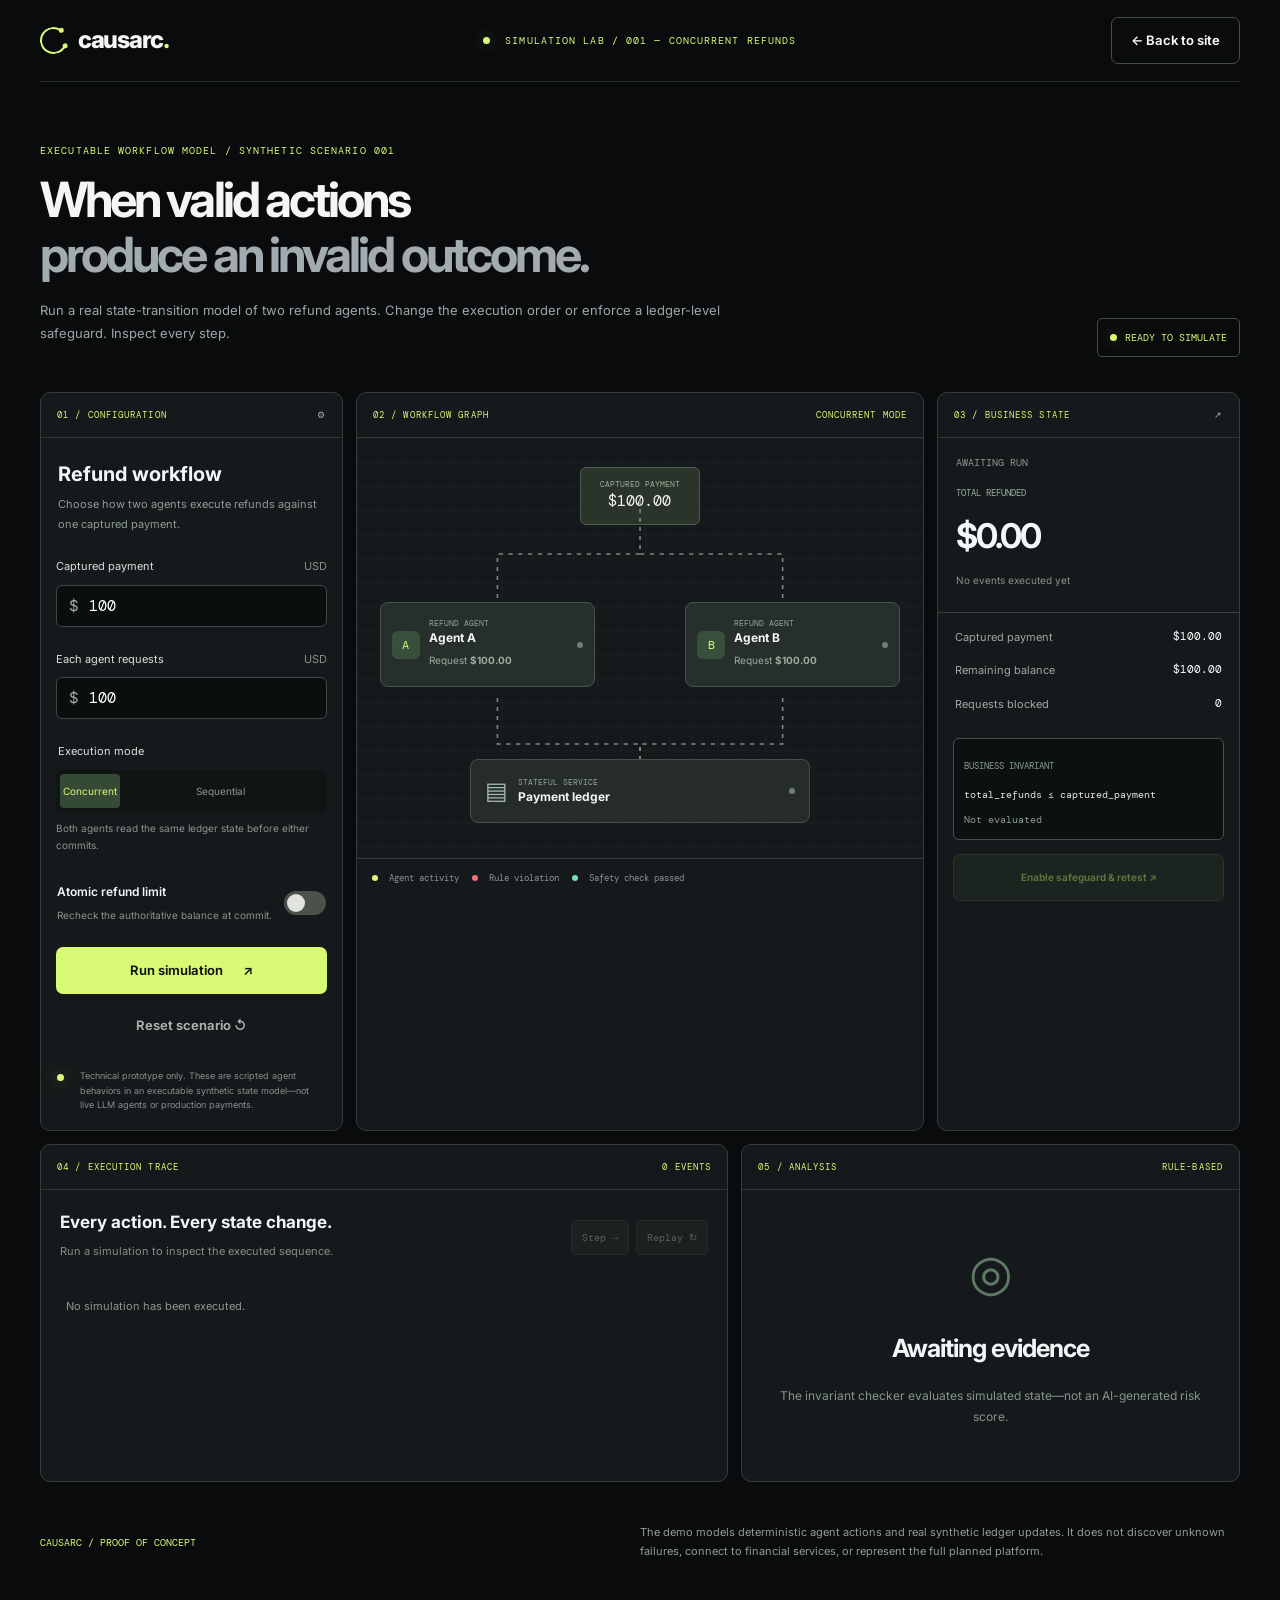
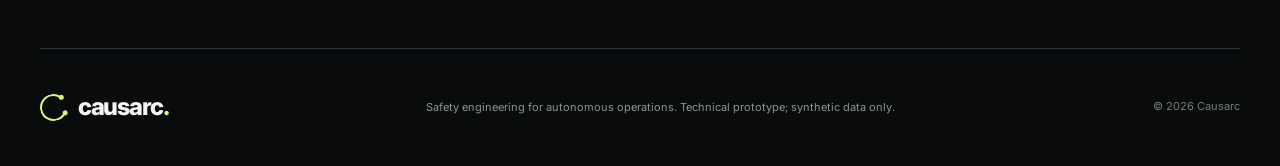
==== demo/index.html @ e21af37d "Build Causarc YC interactive technical prototype" ====
<!doctype html>
<html lang="en">
<head>
  <meta charset="utf-8"/>
  <meta name="viewport" content="width=device-width, initial-scale=1"/>
  <meta name="theme-color" content="#0a0b0d"/>
  <meta name="description" content="Run the Causarc synthetic multi-agent refund failure simulator and verify the transaction-level safeguard."/>
  <title>Simulation Lab — Causarc</title>
  <link rel="icon" href="/assets/favicon.svg" type="image/svg+xml"/>
  <link rel="stylesheet" href="/assets/styles.css"/>
  <script type="module" src="/assets/demo.js" defer></script>
</head>
<body class="demo-page">
  <header class="site-header shell-width"><a class="brand" href="/"><span class="brand-symbol" aria-hidden="true"><span></span></span><span>causarc<span class="brand-period">.</span></span></a><span class="demo-top-label"><span class="status-led"></span> SIMULATION LAB <span class="desktop-only">/ 001 — CONCURRENT REFUNDS</span></span><a href="/" class="button button-outline nav-action">← Back to site</a></header>
  <main class="shell-width demo-main">
    <div class="demo-intro"><div><div class="section-label">EXECUTABLE WORKFLOW MODEL / SYNTHETIC SCENARIO 001</div><h1>When valid actions<br/><span>produce an invalid outcome.</span></h1><p>Run a real state-transition model of two refund agents. Change the execution order or enforce a ledger-level safeguard. Inspect every step.</p></div><div class="demo-status" id="overallStatus" aria-live="polite"><span class="status-led"></span> READY TO SIMULATE</div></div>
    <div class="workspace">
      <aside class="workspace-card controls-panel"><div class="workspace-card-header"><span>01 / CONFIGURATION</span><span class="small-square">⚙</span></div><h2>Refund workflow</h2><p class="panel-subtitle">Choose how two agents execute refunds against one captured payment.</p>
        <div class="control-group"><label for="paymentInput">Captured payment <span>USD</span></label><div class="amount-input"><span>$</span><input id="paymentInput" type="number" value="100" min="1" max="100000" step="1" inputmode="decimal"/></div></div>
        <div class="control-group"><label for="refundInput">Each agent requests <span>USD</span></label><div class="amount-input"><span>$</span><input id="refundInput" type="number" value="100" min="1" max="100000" step="1" inputmode="decimal"/></div></div>
        <fieldset class="control-group"><legend>Execution mode</legend><div class="segmented"><label><input type="radio" name="mode" value="concurrent" checked/><span>Concurrent</span></label><label><input type="radio" name="mode" value="sequential"/><span>Sequential</span></label></div><p class="control-help" id="modeDescription">Both agents read the same ledger state before either commits.</p></fieldset>
        <div class="switch-row"><div><label for="atomicToggle">Atomic refund limit</label><p>Recheck the authoritative balance at commit.</p></div><label class="switch" aria-label="Enable atomic safeguard"><input id="atomicToggle" type="checkbox"/><span class="switch-track"></span></label></div>
        <p class="error-message" id="inputError" role="alert" hidden></p>
        <button id="runButton" class="button button-accent run-button">Run simulation <span>↗</span></button>
        <button id="resetButton" class="button button-ghost">Reset scenario ↺</button>
        <div class="disclosure"><span class="dot-light"></span><span>Technical prototype only. These are scripted agent behaviors in an executable synthetic state model—not live LLM agents or production payments.</span></div>
      </aside>
      <section class="workspace-card canvas-panel" aria-label="Agent workflow graph"><div class="workspace-card-header"><span>02 / WORKFLOW GRAPH</span><span id="graphMode">CONCURRENT MODE</span></div><div class="graph-area"><div class="grid-overlay"></div><div class="graph-payment"><small>CAPTURED PAYMENT</small><strong id="graphPayment">$100.00</strong></div><svg class="demo-wires" viewBox="0 0 520 420" preserveAspectRatio="none" aria-hidden="true"><path d="M260 62 V116 H129 V168"/><path d="M260 116 H391 V168"/><path d="M129 260 V306 H260 V346"/><path d="M391 260 V306 H260 V346"/></svg><div class="graph-agent graph-a" id="nodeA"><span class="graph-avatar">A</span><div><small>REFUND AGENT</small><strong>Agent A</strong><span>Request <b id="requestA">$100</b></span></div><i></i></div><div class="graph-agent graph-b" id="nodeB"><span class="graph-avatar">B</span><div><small>REFUND AGENT</small><strong>Agent B</strong><span>Request <b id="requestB">$100</b></span></div><i></i></div><div class="graph-ledger" id="nodeLedger"><span>▤</span><div><small>STATEFUL SERVICE</small><strong>Payment ledger</strong></div><i></i></div></div><div class="canvas-legend"><span><i class="legend-lime"></i> Agent activity</span><span><i class="legend-red"></i> Rule violation</span><span><i class="legend-green"></i> Safety check passed</span></div></section>
      <aside class="workspace-card state-panel"><div class="workspace-card-header"><span>03 / BUSINESS STATE</span><span class="small-square">↗</span></div><div class="state-status" id="stateBadge">AWAITING RUN</div><div class="big-state"><small>TOTAL REFUNDED</small><strong id="refundedValue">$0.00</strong><span id="refundedSub">No events executed yet</span></div><div class="state-row"><span>Captured payment</span><strong id="capturedValue">$100.00</strong></div><div class="state-row"><span>Remaining balance</span><strong id="remainingValue">$100.00</strong></div><div class="state-row"><span>Requests blocked</span><strong id="blockedValue">0</strong></div><div class="invariant-box"><span>BUSINESS INVARIANT</span><code>total_refunds ≤ captured_payment</code><div id="invariantResult">Not evaluated</div></div><button id="applyFixButton" class="button button-safeguard" disabled>Enable safeguard &amp; retest ↗</button></aside>
    </div>
    <div class="results-grid">
      <section class="workspace-card trace-panel"><div class="workspace-card-header"><span>04 / EXECUTION TRACE</span><span id="eventCounter">0 EVENTS</span></div><div class="trace-toolbar"><div><h2>Every action. Every state change.</h2><p id="traceHint">Run a simulation to inspect the executed sequence.</p></div><div class="trace-actions"><button id="stepButton" class="small-action" disabled>Step →</button><button id="replayButton" class="small-action" disabled>Replay ↻</button></div></div><ol id="traceList" class="trace-list"><li class="trace-empty">No simulation has been executed.</li></ol></section>
      <section class="workspace-card findings-panel"><div class="workspace-card-header"><span>05 / ANALYSIS</span><span>RULE-BASED</span></div><div id="analysisEmpty" class="analysis-empty"><span class="analysis-glyph">◎</span><h2>Awaiting evidence</h2><p>The invariant checker evaluates simulated state—not an AI-generated risk score.</p></div><div id="analysisResult" hidden><div id="analysisVerdict" class="analysis-verdict"></div><h2 id="analysisHeadline"></h2><p id="analysisExplanation"></p><div class="analysis-rule"><small>DETERMINISTIC ASSERTION</small><code id="analysisAssertion"></code></div><div id="comparison" class="comparison-small" hidden></div><button id="analysisRetestButton" class="button button-outline analysis-action">Test atomic safeguard ↗</button></div></section>
    </div>
    <div class="demo-footnote"><span>CAUSARC / PROOF OF CONCEPT</span><p>The demo models deterministic agent actions and real synthetic ledger updates. It does not discover unknown failures, connect to financial services, or represent the full planned platform.</p></div>
  </main>
  <footer class="footer shell-width"><a href="/" class="brand"><span class="brand-symbol"><span></span></span><span>causarc<span class="brand-period">.</span></span></a><p>Safety engineering for autonomous operations. Technical prototype; synthetic data only.</p><span>© 2026 Causarc</span></footer>
</body>
</html>
---- assets/styles.css ----
@import url('https://fonts.googleapis.com/css2?family=DM+Mono:wght@400;500&family=Inter:wght@400;500;600;700;800&display=swap');
:root{color-scheme:dark;--bg:#0a0b0d;--surface:#131619;--line:#34393c;--white:#f4f5f6;--muted:#a2a9b1;--dim:#7d8790;--lime:#d9fa75;--danger:#f07170;--safe:#6ce3b1;--mono:'DM Mono',monospace}*{box-sizing:border-box}
html{scroll-behavior:smooth}body{margin:0;background:var(--bg);color:var(--white);font:15px/1.6 Inter,Arial,sans-serif;-webkit-font-smoothing:antialiased}a{color:inherit;text-decoration:none}button,input{font:inherit}button{cursor:pointer}button:disabled{cursor:not-allowed}a:focus-visible,button:focus-visible,input:focus-visible,[role="button"]:focus-visible{outline:2px solid var(--lime);outline-offset:3px}::selection{background:var(--lime);color:#080808}[hidden]{display:none!important}p{line-height:1.75}
.site-shell{overflow:hidden}.shell-width{width:min(1240px,calc(100% - 80px));margin-inline:auto}.site-header{display:flex;align-items:center;justify-content:space-between;min-height:82px;border-bottom:1px solid #262b2d;gap:20px}.brand{font-size:24px;font-weight:800;letter-spacing:-1.3px;display:inline-flex;align-items:center;gap:11px}.brand-symbol{width:27px;height:27px;border:2px solid var(--lime);border-right-color:transparent;border-radius:50%;display:inline-block;transform:rotate(-14deg);position:relative}.brand-symbol:before,.brand-symbol:after{position:absolute;content:"";width:5px;height:5px;background:var(--lime);border-radius:50%;right:-1px}.brand-symbol:before{top:1px}.brand-symbol:after{bottom:1px}.brand-period{color:var(--lime)}.desktop-nav{display:flex;gap:32px}.desktop-nav a{color:#a3acb3;font-size:13px}.desktop-nav a:hover,.link-arrow:hover{color:var(--lime)}
.button{display:inline-flex;align-items:center;justify-content:center;gap:20px;padding:12px 19px;min-height:47px;border:1px solid transparent;border-radius:7px;font-weight:650;font-size:13px;transition:background .2s,transform .2s,border-color .2s;white-space:nowrap}.button:hover:not(:disabled){transform:translateY(-2px)}.button-accent{background:var(--lime);color:#10130c}.button-accent:hover{background:#e8ffac}.button-outline{border-color:#454d4d;background:transparent}.button-outline:hover{border-color:var(--lime)}.button-ghost{background:transparent;color:#a9b5ab}.link-arrow{color:#d3d9d3;font-size:13px;font-weight:600}.hero-topline,.section-label,.workspace-card-header,.demo-top-label{font:10px var(--mono);letter-spacing:1.1px;color:var(--lime)}.status-led,.dot-light{display:inline-block;width:7px;height:7px;background:var(--lime);border-radius:50%;margin-right:8px;box-shadow:0 0 15px #d9fa7560}.topline-rule{display:inline-block;width:25px;height:1px;background:#65715d;margin:0 8px}.hero{padding-top:52px}.hero-grid{display:grid;grid-template-columns:minmax(0,1.15fr) minmax(360px,.85fr);gap:48px;align-items:center;padding:65px 0 80px;min-height:650px}.hero-copy h1{font-size:clamp(43px,4.9vw,70px);line-height:1.13;letter-spacing:-.075em;font-weight:650;margin:0}.hero-copy h1 em{font-style:normal;color:var(--lime)}.hero-copy h1 span{color:#8c959e}.hero-copy>p{font-size:16px;color:#a3adb3;max-width:515px;margin:30px 0}.hero-buttons{display:flex;align-items:center;gap:25px}.hero-meta{display:flex;flex-wrap:wrap;gap:20px;margin-top:38px;color:#7d878b;font-size:11px}.hero-meta i{display:inline-block;width:4px;height:4px;background:#738775;border-radius:50%;margin-right:7px}.hero-bottom-label{display:flex;align-items:center;gap:15px;color:#6f7c7d;font:10px var(--mono);padding-bottom:22px}.hero-bottom-label>span:first-child{color:var(--lime)}.hero-bottom-line{height:1px;background:#353b3e;flex:1}
.hero-visual,.terminal-preview{border:1px solid #38403b;border-radius:13px;background:#151a1a;overflow:hidden;box-shadow:0 30px 75px #0008}.visual-top,.visual-bottom,.terminal-head,.terminal-footer{display:flex;align-items:center;justify-content:space-between;gap:12px;padding:14px 17px;border-bottom:1px solid #333b38;font:10px var(--mono);color:#aebbb3}.visual-bottom,.terminal-footer{border-bottom:0;border-top:1px solid #333b38;flex-wrap:wrap}.muted{color:#75857b}.visual-canvas{height:342px;position:relative;overflow:hidden}.grid-overlay{position:absolute;inset:0;pointer-events:none;background-image:linear-gradient(#65746712 1px,transparent 1px),linear-gradient(90deg,#65746712 1px,transparent 1px);background-size:24px 24px}.flow-lines,.demo-wires{position:absolute;inset:0;width:100%;height:100%;pointer-events:none}.flow-lines path,.demo-wires path{fill:none;stroke:#748d76;stroke-width:1.5;stroke-dasharray:4 5}.flow-lines circle{fill:var(--lime)}.flow-source{position:absolute;top:18px;left:50%;transform:translateX(-50%);background:#252d28;border:1px solid #536056;padding:12px;border-radius:6px;color:#b8c6bc;font:10px var(--mono);white-space:nowrap}.flow-source strong{color:white;margin-left:12px}.visual-agent{position:absolute;top:110px;width:41%;min-height:74px;display:flex;align-items:center;gap:9px;background:#232b27;border:1px solid #435247;border-radius:8px;padding:10px}.agent-a{left:4%}.agent-b{right:4%}.node-icon,.graph-avatar{display:grid;place-items:center;border-radius:6px;background:#38503b;color:var(--lime);font:12px var(--mono);width:28px;height:28px;flex:none}.visual-agent small,.ledger-node small,.graph-agent small,.graph-ledger small{font:8px var(--mono);color:#91a69a;display:block}.visual-agent strong,.ledger-node strong{font-size:12px;display:block}.node-detail{font-size:9px;color:#9cabaa}.node-dot{background:var(--lime);width:5px;height:5px;border-radius:50%;margin-left:auto}.ledger-node{position:absolute;bottom:26px;left:18%;right:18%;min-height:67px;background:#382729;border:1px solid #9c6361;border-radius:8px;display:flex;align-items:center;gap:12px;padding:12px}.ledger-icon{font-size:26px;color:#f19e99}.ledger-alert{margin-left:auto;background:var(--danger);color:#211;border-radius:50%;width:24px;height:24px;display:grid;place-items:center;font-weight:700}.critical-text,.terminal-red{color:var(--danger)}.tiny-indicator{display:inline-block;width:6px;height:6px;background:var(--danger);border-radius:50%;margin-right:9px}
.section{border-top:1px solid #303638;padding:105px 0}.section h2,.final-cta h2{font-size:clamp(38px,5vw,66px);letter-spacing:-.065em;line-height:1.13;font-weight:650;margin:0}.section h2 span,.vision h2 em{color:#87929b;font-style:normal}.problem-grid,.vision-grid,.demo-preview-grid{display:grid;grid-template-columns:1fr 1fr;gap:65px;align-items:center;margin-top:40px}.problem-body p,.vision-grid p,.demo-preview-grid p{font-size:15px;color:#a5adb3}.problem-rule{font:11px var(--mono);color:#d0e0c2;margin-top:25px}.rule-dot{display:inline-block;background:var(--lime);border-radius:50%;width:7px;height:7px;margin-right:9px}.comparison{display:grid;grid-template-columns:1fr 75px 1fr;align-items:center;margin-top:65px}.compare-panel{border:1px solid #3c4543;border-radius:9px;background:#141919;padding:25px;min-height:225px}.compare-danger{background:#24171a;border-color:#684248}.compare-header{display:flex;align-items:center;justify-content:space-between;gap:9px;color:#c2cfc8;font:10px var(--mono)}.state-pill{padding:6px 8px;border-radius:3px;font:9px var(--mono)}.neutral{background:#2d432d;color:#cbf7b4}.bad{background:#653538;color:#ffb9b5}.checks{display:grid;gap:14px;margin-top:27px;color:#b7c9ba;font-size:13px}.checkmark{color:var(--lime)}.compare-arrow{text-align:center;font-size:30px;color:#66716b}.large-money{font-size:50px;color:#ff9f9c;letter-spacing:-3px;margin:26px 0 0}.large-money span{font-size:22px;color:#bc9191}.compare-danger p{font-size:12px;color:#bcacaa}
.section-heading-row{display:flex;justify-content:space-between;gap:30px;align-items:end;margin:40px 0}.section-heading-row p{max-width:350px;color:#a5afb1}.approach-grid{display:grid;grid-template-columns:repeat(3,1fr);border-block:1px solid #353c3a}.method{padding:30px 28px;border-right:1px solid #353c3a}.method:first-child{padding-left:0}.method:last-child{border-right:0}.method-count{color:var(--lime);font:10px var(--mono)}.method-glyph{height:120px;display:flex;align-items:center;gap:12px}.glyph-concurrency span,.glyph-concurrency b{border:1px solid #53664d;border-radius:6px;padding:10px;color:var(--lime);font:18px var(--mono)}.glyph-trace i{display:inline-block;width:15px;height:15px;background:var(--lime);border:4px solid #334d33;border-radius:50%;margin-right:8px}.glyph-trace i:nth-child(3){background:var(--danger)}.glyph-verify span{color:var(--lime);font-size:50px}.method h3{font-size:17px;line-height:1.35}.method p{font-size:13px;color:#9aa7a5}.demo-preview-section{background:#15191b}.demo-preview-grid{margin:0;grid-template-columns:.88fr 1.12fr}.demo-preview-grid h2 span{color:#89949c}.preview-caveat{font-size:11px;margin-top:20px;color:#8d9b8e}.terminal-head span:last-child{color:#7c9184}.terminal-code{padding:15px 20px}.terminal-code p{font:11px/1.8 var(--mono);color:#afbbaf;margin:11px 0}.terminal-code p span{color:#697a70;margin-right:10px}.terminal-code b{color:#e8f5e8}.terminal-code strong{color:var(--lime)}.terminal-code .fail-line{color:var(--danger)}.terminal-code .fail-line strong{color:var(--danger)}.vision-grid{margin-top:50px}.vision-grid em{font-style:normal}.vision-grid .link-arrow{display:inline-block;margin-top:12px}.final-cta{padding-bottom:80px}.final-cta-inner{background:#20291e;border:1px solid #455a42;border-radius:13px;padding:65px;position:relative;overflow:hidden}.final-cta h2{font-size:clamp(38px,4.8vw,60px);margin:26px 0}.footer{padding:38px 0;border-top:1px solid #303638;display:flex;align-items:center;gap:34px;justify-content:space-between}.footer p{max-width:550px;color:#899790;font-size:11px}.footer>span{font-size:11px;color:#718177}
.demo-main{padding-top:62px}.demo-intro{display:flex;align-items:end;justify-content:space-between;gap:20px;margin-bottom:35px}.demo-intro h1{font-size:clamp(32px,3.8vw,53px);line-height:1.13;letter-spacing:-.06em;margin:16px 0}.demo-intro h1 span{color:#a2abb0}.demo-intro p{font-size:13px;color:#9ba8a7;max-width:680px}.demo-status{white-space:nowrap;border:1px solid #425045;color:var(--lime);font:10px var(--mono);padding:12px;border-radius:5px}.demo-status.failed{border-color:#87494b;color:var(--danger)}.demo-status.failed .status-led{background:var(--danger)}.demo-status.passed{border-color:#388268;color:var(--safe)}.demo-status.passed .status-led{background:var(--safe)}.workspace{display:grid;grid-template-columns:minmax(245px,.8fr) minmax(365px,1.5fr) minmax(225px,.8fr);gap:13px}.workspace-card{background:#15191b;border:1px solid #343d3a;border-radius:10px;min-width:0;overflow:hidden}.workspace-card-header{padding:16px;border-bottom:1px solid #303a34;color:var(--lime);display:flex;align-items:center;justify-content:space-between;gap:9px;font-size:9px}.small-square{color:#a5b5a5}.controls-panel{padding-bottom:18px}.controls-panel h2{font-size:20px;margin:20px 17px 0}.panel-subtitle{color:#8e9c93;font-size:11px;padding:0 17px;margin:5px 0 24px}.control-group{border:0;padding:0;margin:0 15px 24px;min-width:0}.control-group label,.control-group legend{display:flex;justify-content:space-between;color:#d8e2d9;font-size:11px;margin-bottom:9px}.control-group label span{color:#839286}.amount-input{display:flex;background:#0b0e0e;border:1px solid #3d4a41;border-radius:6px;align-items:center;padding:0 12px;color:#a0afa5}.amount-input input{border:0;background:transparent;color:white;width:100%;min-width:0;outline:0;padding:10px;font:15px var(--mono)}.segmented{display:grid;grid-template-columns:1fr 1fr;gap:4px;background:#101513;border-radius:6px;padding:4px}.segmented label{margin:0;cursor:pointer}.segmented input{position:absolute;opacity:0}.segmented label span{display:block;text-align:center;padding:9px 3px;border-radius:4px;font-size:10px;color:#899a8b}.segmented input:checked+span{background:#354a34;color:var(--lime)}.control-help{color:#87978e;font-size:10px;margin:8px 0 0}.switch-row{display:flex;align-items:center;justify-content:space-between;gap:11px;margin:0 16px 19px}.switch-row label{font-size:12px;font-weight:600}.switch-row p{font-size:10px;color:#87978c;margin:4px 0}.switch{position:relative}.switch input{position:absolute;opacity:0}.switch-track{display:block;width:42px;height:24px;border-radius:20px;background:#4b514b;position:relative}.switch-track:after{content:"";position:absolute;width:18px;height:18px;background:#e1e4dc;border-radius:50%;top:3px;left:3px;transition:left .2s}.switch input:checked+.switch-track{background:#718c34}.switch input:checked+.switch-track:after{left:21px}.controls-panel>.button{display:flex;width:calc(100% - 30px);margin:8px 15px}.disclosure{margin:20px 16px 0;display:flex;gap:8px;color:#85918a;font-size:9px;line-height:1.6}.disclosure .dot-light{flex:none;margin-top:5px}.error-message{color:#ffaaa1;padding:0 15px;font-size:11px}.graph-area{height:420px;position:relative;overflow:hidden}.graph-payment{position:absolute;top:29px;left:50%;transform:translateX(-50%);border:1px solid #4c5f50;background:#2a342b;padding:11px 19px;border-radius:6px;text-align:center;white-space:nowrap}.graph-payment small{font:8px var(--mono);color:#9baf9d;display:block}.graph-payment strong{font:15px var(--mono)}.graph-agent{position:absolute;top:39%;width:38%;min-height:85px;background:#262f2b;border:1px solid #445649;border-radius:8px;display:flex;align-items:center;padding:11px;gap:9px;transition:border-color .2s,background .2s}.graph-a{left:4%}.graph-b{right:4%}.graph-agent strong{font-size:12px;display:block}.graph-agent span:not(.graph-avatar){font-size:10px;color:#9bac9f}.graph-agent i,.graph-ledger i{width:6px;height:6px;border-radius:50%;background:#6a8270;margin-left:auto}.graph-agent.active,.graph-ledger.active{border-color:var(--lime);background:#304030}.graph-agent.active i,.graph-ledger.active i{background:var(--lime)}.graph-ledger{position:absolute;bottom:35px;left:20%;right:20%;min-height:64px;display:flex;align-items:center;gap:10px;padding:10px 14px;border:1px solid #445249;border-radius:8px;background:#252c29}.graph-ledger>span{font-size:24px;color:#a0b7aa}.graph-ledger strong{font-size:12px;display:block}.graph-ledger.breached{border-color:var(--danger);background:#392426}.graph-ledger.breached i{background:var(--danger)}.graph-ledger.safe{border-color:var(--safe)}.graph-ledger.safe i{background:var(--safe)}.canvas-legend{border-top:1px solid #333d38;padding:13px 15px;display:flex;gap:13px;flex-wrap:wrap;font:9px var(--mono);color:#87958d}.canvas-legend i{display:inline-block;width:6px;height:6px;border-radius:50%;margin-right:6px}.legend-lime{background:var(--lime)}.legend-red{background:var(--danger)}.legend-green{background:var(--safe)}
.state-status{padding:18px;color:#889a8d;font:10px var(--mono)}.state-status.failed{color:var(--danger)}.state-status.passed{color:var(--safe)}.big-state{padding:0 18px 21px;border-bottom:1px solid #34403a}.big-state small{font:9px var(--mono);color:#9ab19e;display:block}.big-state strong{font-size:34px;letter-spacing:-2px;display:block;margin:10px 0 3px}.big-state strong.failed{color:var(--danger)}.big-state strong.passed{color:var(--safe)}.big-state>span{font-size:10px;color:#84948c}.state-row{padding:16px 17px 0;display:flex;justify-content:space-between;gap:8px;color:#9ca99e;font-size:11px}.state-row strong{color:white;font:11px var(--mono)}.invariant-box{margin:24px 15px 14px;padding:13px 10px;border:1px solid #415348;border-radius:6px;background:#0c1110}.invariant-box>span{font:9px var(--mono);color:#879d8e}.invariant-box code{display:block;font:10px var(--mono);color:#e0eae0;margin:12px 0;overflow-wrap:anywhere}.invariant-box>div{font:10px var(--mono);color:#899c90}.invariant-box>div.failed{color:var(--danger)}.invariant-box>div.passed{color:var(--safe)}.button-safeguard{margin:0 15px 20px;width:calc(100% - 30px);white-space:normal;background:#243623;border-color:#4b6145;color:var(--lime);font-size:10px}.button-safeguard:disabled{opacity:.4}.results-grid{display:grid;grid-template-columns:1.38fr 1fr;gap:13px;margin-top:13px}.trace-toolbar{padding:19px;display:flex;align-items:center;justify-content:space-between;gap:10px}.trace-toolbar h2{font-size:17px;margin:0}.trace-toolbar p{color:#839188;font-size:11px;margin:5px 0}.trace-actions{display:flex;gap:7px}.small-action{background:#232d27;color:#bfcec1;border:1px solid #3d4d41;border-radius:5px;padding:10px;font:10px var(--mono)}.small-action:disabled{opacity:.4}.trace-list{list-style:none;margin:0 16px 24px;padding:0;max-height:400px;overflow:auto}.trace-list li{border-bottom:1px solid #313b35;padding:13px 9px;display:flex;gap:12px;color:#b7c9bb;font-size:11px;cursor:pointer}.trace-list li:last-child{border:0}.trace-list li.selected{background:#2b3c2f}.trace-list li.trace-empty{color:#8b998d;cursor:default}.trace-number{font:10px var(--mono);color:#87958c}.trace-main{flex:1;min-width:0}.trace-title{display:flex;flex-wrap:wrap;gap:10px}.trace-actor{font:9px var(--mono);color:var(--lime)}.trace-title strong{font-size:11px}.trace-description{font-size:10px;color:#91a196;margin-top:5px}.trace-status{font:9px var(--mono);color:#9ba8a0}.trace-status.breach{color:var(--danger)}.trace-status.safe{color:var(--safe)}.trace-status.blocked{color:#e4bb7c}.analysis-empty{text-align:center;padding:42px 27px}.analysis-glyph{font-size:50px;color:#607965}.analysis-empty h2{font-size:17px}.analysis-empty p{color:#85968b;font-size:12px}.findings-panel #analysisResult{padding:20px}.analysis-verdict{display:inline-flex;background:#412829;color:#ffadad;padding:8px;font:10px var(--mono);border-radius:4px}.analysis-verdict.passed{background:#243c2c;color:var(--safe)}.findings-panel h2{font-size:25px;letter-spacing:-.04em;line-height:1.25}.findings-panel #analysisExplanation{font-size:12px;color:#a0b1a5}.analysis-rule{margin:20px 0;background:#0b100e;border:1px solid #394c3e;border-radius:6px;padding:15px}.analysis-rule small{font:9px var(--mono);color:#8e9f91;display:block;margin-bottom:11px}.analysis-rule code{font:11px var(--mono);overflow-wrap:anywhere}.comparison-small{background:#213223;border-left:2px solid var(--safe);padding:12px;white-space:pre-line;font:11px/1.8 var(--mono);margin:14px 0}.demo-footnote{display:flex;justify-content:space-between;align-items:center;gap:25px;margin:30px 0 75px}.demo-footnote span{font:10px var(--mono);color:var(--lime);white-space:nowrap}.demo-footnote p{color:#8f9e91;font-size:11px;max-width:600px}
@media(max-width:1160px){.workspace{grid-template-columns:260px minmax(0,1fr)}.state-panel{grid-column:1/-1}.hero-grid{grid-template-columns:1fr 1fr;gap:25px}.hero-copy h1{font-size:clamp(40px,4.6vw,61px)}}@media(max-width:800px){.shell-width{width:calc(100% - 36px)}.site-header{min-height:72px}.desktop-nav{display:none}.hero-grid,.problem-grid,.vision-grid,.demo-preview-grid{grid-template-columns:1fr;gap:38px;min-height:auto}.hero-grid{padding:45px 0 65px}.hero-copy h1{font-size:clamp(42px,7vw,62px)}.hero-visual{max-width:540px;width:100%;margin:auto}.section{padding:75px 0}.comparison{grid-template-columns:1fr 40px 1fr}.section-heading-row{display:block}.approach-grid{grid-template-columns:1fr}.method,.method:first-child{padding:27px 0;border-bottom:1px solid #303f34;border-right:0}.footer{flex-wrap:wrap}.workspace{grid-template-columns:1fr}.results-grid{grid-template-columns:1fr}.demo-intro{display:block}.demo-status{display:inline-flex;margin-top:15px}.demo-main{padding-top:35px}}@media(max-width:550px){.shell-width{width:calc(100% - 30px)}.site-header{min-height:66px}.brand{font-size:21px}.nav-action{font-size:10px;padding:8px}.hero-topline{font-size:8px}.hero-copy h1{font-size:clamp(37px,9.5vw,50px)}.hero-copy h1 br{display:none}.hero-copy h1 span{display:block}.hero-copy>p{font-size:14px}.hero-buttons{display:flex;align-items:flex-start;flex-direction:column;gap:20px}.hero-meta{gap:12px;font-size:10px}.visual-canvas{height:310px}.visual-agent{width:44%;top:104px;gap:5px;padding:7px}.agent-a{left:3%}.agent-b{right:3%}.visual-agent strong{font-size:11px}.visual-agent small{font-size:7px}.visual-agent .node-detail{font-size:8px}.node-icon{width:22px;height:24px;font-size:10px}.ledger-node{left:13%;right:13%}.visual-bottom{font-size:8px}.hero-bottom-label{font-size:8px}.hero-bottom-label>span:last-child{display:none}.section h2{font-size:42px}.comparison{display:block}.compare-arrow{padding:10px}.compare-panel{min-height:auto}.section-heading-row{margin:30px 0}.terminal-code{padding:12px 9px}.terminal-code p{font-size:9px}.final-cta-inner{padding:40px 20px}.footer{display:grid;gap:10px}.demo-intro h1{font-size:34px}.demo-intro p{font-size:12px}.graph-area{height:360px}.graph-agent{top:39%;padding:8px;gap:5px;min-height:76px}.graph-avatar{width:22px;height:22px;font-size:10px}.graph-agent strong{font-size:11px}.graph-agent small{font-size:7px}.graph-agent span:not(.graph-avatar){font-size:8px}.graph-ledger{left:17%;right:17%;bottom:28px}.graph-ledger strong{font-size:11px}.graph-ledger small{font-size:7px}.trace-toolbar{display:block}.trace-actions{margin-top:12px}.trace-list{margin:0 8px 18px}.demo-footnote{display:block}.demo-footnote p{margin-top:10px}.canvas-legend{font-size:8px}}@media(prefers-reduced-motion:reduce){html{scroll-behavior:auto}*,*:before,*:after{transition:none!important;animation:none!important}}
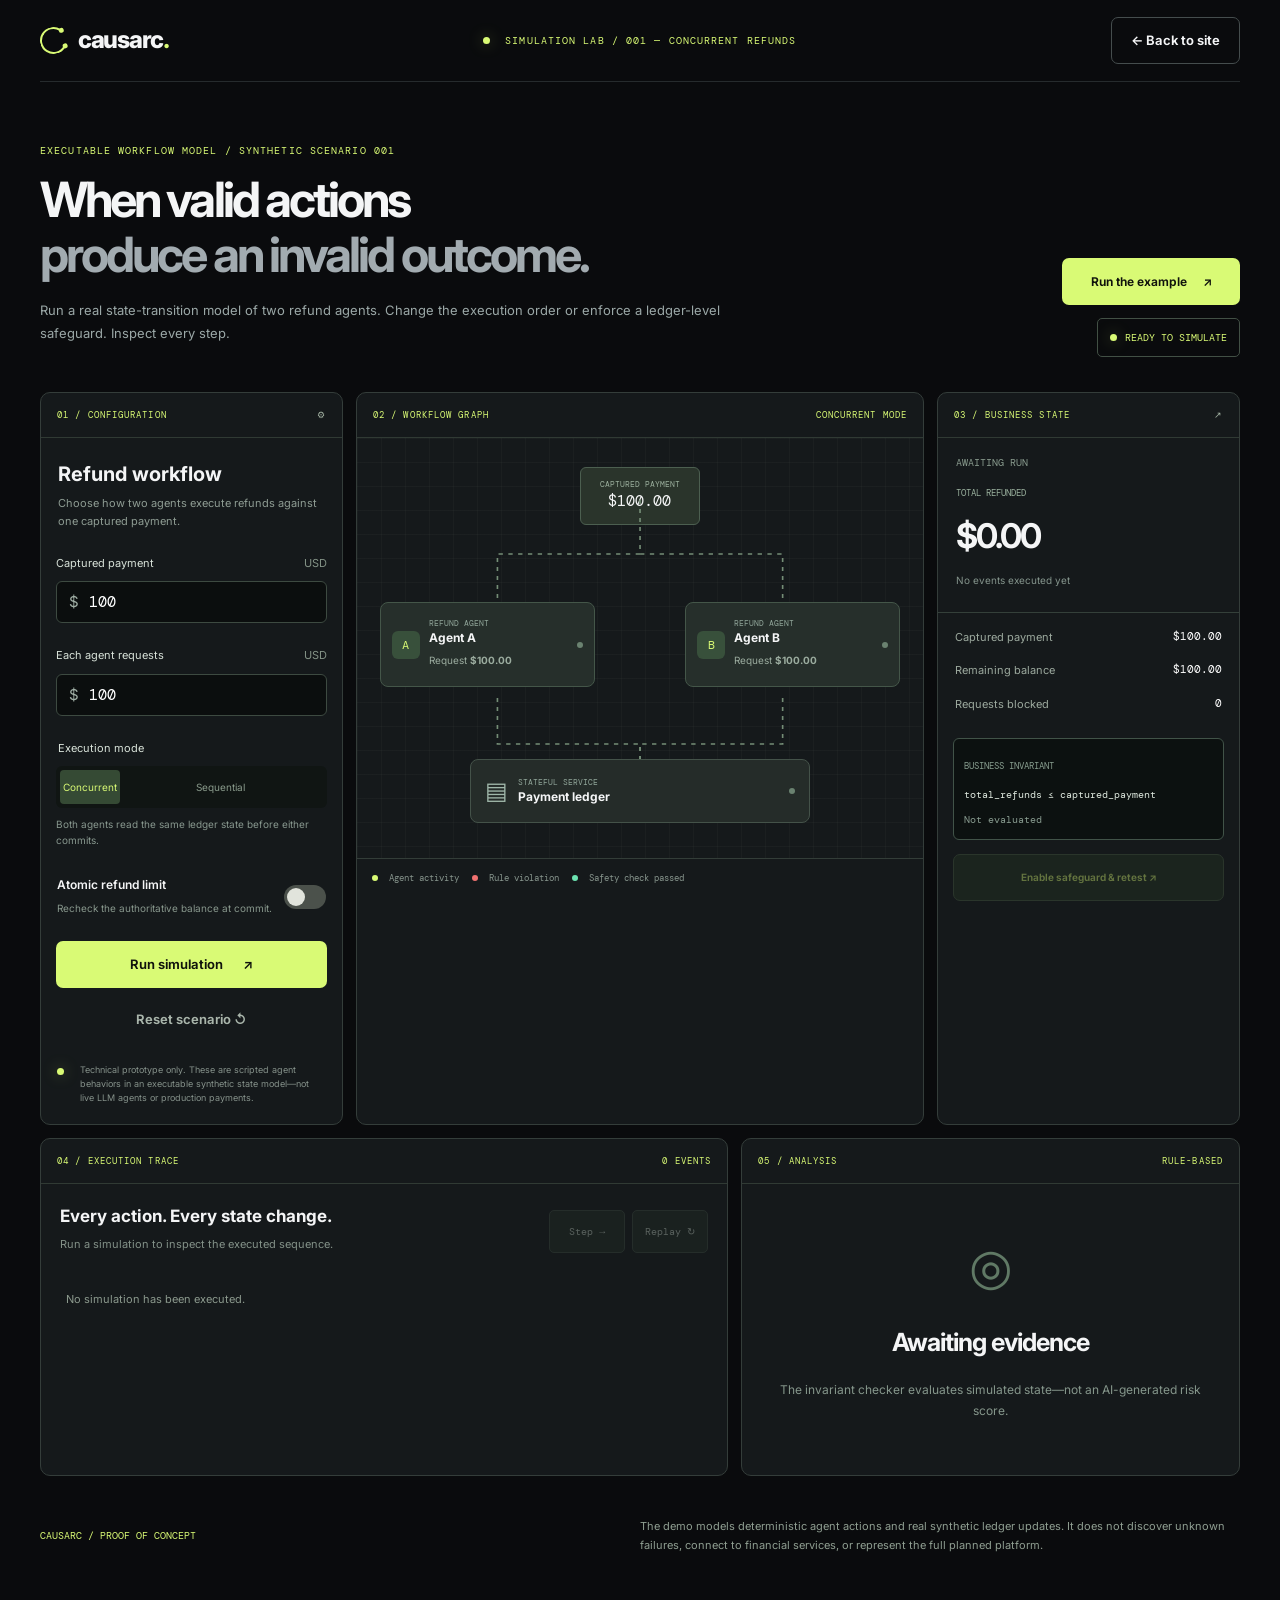
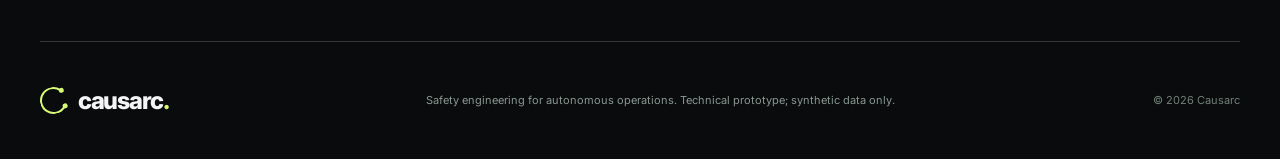
==== commit e7a123e9: "Audit mobile and desktop UX, fix simulation navigation and retest comparison" ====
--- a/demo/index.html
+++ b/demo/index.html
@@ -13,20 +13,20 @@
 <body class="demo-page">
   <header class="site-header shell-width"><a class="brand" href="/"><span class="brand-symbol" aria-hidden="true"><span></span></span><span>causarc<span class="brand-period">.</span></span></a><span class="demo-top-label"><span class="status-led"></span> SIMULATION LAB <span class="desktop-only">/ 001 — CONCURRENT REFUNDS</span></span><a href="/" class="button button-outline nav-action">← Back to site</a></header>
   <main class="shell-width demo-main">
-    <div class="demo-intro"><div><div class="section-label">EXECUTABLE WORKFLOW MODEL / SYNTHETIC SCENARIO 001</div><h1>When valid actions<br/><span>produce an invalid outcome.</span></h1><p>Run a real state-transition model of two refund agents. Change the execution order or enforce a ledger-level safeguard. Inspect every step.</p></div><div class="demo-status" id="overallStatus" aria-live="polite"><span class="status-led"></span> READY TO SIMULATE</div></div>
-    <div class="workspace">
+    <div class="demo-intro"><div><div class="section-label">EXECUTABLE WORKFLOW MODEL / SYNTHETIC SCENARIO 001</div><h1>When valid actions<br/><span>produce an invalid outcome.</span></h1><p>Run a real state-transition model of two refund agents. Change the execution order or enforce a ledger-level safeguard. Inspect every step.</p></div><div class="demo-hero-actions"><button id="introRunButton" class="button button-accent intro-run">Run the example <span aria-hidden="true">↗</span></button><div class="demo-status" id="overallStatus" aria-live="polite" role="status"><span class="status-led"></span> READY TO SIMULATE</div></div></div>
+    <div class="workspace" id="workspace">
       <aside class="workspace-card controls-panel"><div class="workspace-card-header"><span>01 / CONFIGURATION</span><span class="small-square">⚙</span></div><h2>Refund workflow</h2><p class="panel-subtitle">Choose how two agents execute refunds against one captured payment.</p>
-        <div class="control-group"><label for="paymentInput">Captured payment <span>USD</span></label><div class="amount-input"><span>$</span><input id="paymentInput" type="number" value="100" min="1" max="100000" step="1" inputmode="decimal"/></div></div>
-        <div class="control-group"><label for="refundInput">Each agent requests <span>USD</span></label><div class="amount-input"><span>$</span><input id="refundInput" type="number" value="100" min="1" max="100000" step="1" inputmode="decimal"/></div></div>
+        <div class="control-group"><label for="paymentInput">Captured payment <span>USD</span></label><div class="amount-input"><span>$</span><input id="paymentInput" type="number" value="100" min="1" max="100000" step="0.01" inputmode="decimal"/></div></div>
+        <div class="control-group"><label for="refundInput">Each agent requests <span>USD</span></label><div class="amount-input"><span>$</span><input id="refundInput" type="number" value="100" min="1" max="100000" step="0.01" inputmode="decimal"/></div></div>
         <fieldset class="control-group"><legend>Execution mode</legend><div class="segmented"><label><input type="radio" name="mode" value="concurrent" checked/><span>Concurrent</span></label><label><input type="radio" name="mode" value="sequential"/><span>Sequential</span></label></div><p class="control-help" id="modeDescription">Both agents read the same ledger state before either commits.</p></fieldset>
         <div class="switch-row"><div><label for="atomicToggle">Atomic refund limit</label><p>Recheck the authoritative balance at commit.</p></div><label class="switch" aria-label="Enable atomic safeguard"><input id="atomicToggle" type="checkbox"/><span class="switch-track"></span></label></div>
         <p class="error-message" id="inputError" role="alert" hidden></p>
-        <button id="runButton" class="button button-accent run-button">Run simulation <span>↗</span></button>
+        <button id="runButton" class="button button-accent run-button">Run simulation <span aria-hidden="true">↗</span></button>
         <button id="resetButton" class="button button-ghost">Reset scenario ↺</button>
         <div class="disclosure"><span class="dot-light"></span><span>Technical prototype only. These are scripted agent behaviors in an executable synthetic state model—not live LLM agents or production payments.</span></div>
       </aside>
       <section class="workspace-card canvas-panel" aria-label="Agent workflow graph"><div class="workspace-card-header"><span>02 / WORKFLOW GRAPH</span><span id="graphMode">CONCURRENT MODE</span></div><div class="graph-area"><div class="grid-overlay"></div><div class="graph-payment"><small>CAPTURED PAYMENT</small><strong id="graphPayment">$100.00</strong></div><svg class="demo-wires" viewBox="0 0 520 420" preserveAspectRatio="none" aria-hidden="true"><path d="M260 62 V116 H129 V168"/><path d="M260 116 H391 V168"/><path d="M129 260 V306 H260 V346"/><path d="M391 260 V306 H260 V346"/></svg><div class="graph-agent graph-a" id="nodeA"><span class="graph-avatar">A</span><div><small>REFUND AGENT</small><strong>Agent A</strong><span>Request <b id="requestA">$100</b></span></div><i></i></div><div class="graph-agent graph-b" id="nodeB"><span class="graph-avatar">B</span><div><small>REFUND AGENT</small><strong>Agent B</strong><span>Request <b id="requestB">$100</b></span></div><i></i></div><div class="graph-ledger" id="nodeLedger"><span>▤</span><div><small>STATEFUL SERVICE</small><strong>Payment ledger</strong></div><i></i></div></div><div class="canvas-legend"><span><i class="legend-lime"></i> Agent activity</span><span><i class="legend-red"></i> Rule violation</span><span><i class="legend-green"></i> Safety check passed</span></div></section>
-      <aside class="workspace-card state-panel"><div class="workspace-card-header"><span>03 / BUSINESS STATE</span><span class="small-square">↗</span></div><div class="state-status" id="stateBadge">AWAITING RUN</div><div class="big-state"><small>TOTAL REFUNDED</small><strong id="refundedValue">$0.00</strong><span id="refundedSub">No events executed yet</span></div><div class="state-row"><span>Captured payment</span><strong id="capturedValue">$100.00</strong></div><div class="state-row"><span>Remaining balance</span><strong id="remainingValue">$100.00</strong></div><div class="state-row"><span>Requests blocked</span><strong id="blockedValue">0</strong></div><div class="invariant-box"><span>BUSINESS INVARIANT</span><code>total_refunds ≤ captured_payment</code><div id="invariantResult">Not evaluated</div></div><button id="applyFixButton" class="button button-safeguard" disabled>Enable safeguard &amp; retest ↗</button></aside>
+      <aside class="workspace-card state-panel"><div class="workspace-card-header"><span>03 / BUSINESS STATE</span><span class="small-square">↗</span></div><div class="state-status" id="stateBadge" role="status" aria-live="polite">AWAITING RUN</div><div class="big-state"><small>TOTAL REFUNDED</small><strong id="refundedValue">$0.00</strong><span id="refundedSub">No events executed yet</span></div><div class="state-row"><span>Captured payment</span><strong id="capturedValue">$100.00</strong></div><div class="state-row"><span>Remaining balance</span><strong id="remainingValue">$100.00</strong></div><div class="state-row"><span>Requests blocked</span><strong id="blockedValue">0</strong></div><div class="invariant-box"><span>BUSINESS INVARIANT</span><code>total_refunds ≤ captured_payment</code><div id="invariantResult">Not evaluated</div></div><button id="applyFixButton" class="button button-safeguard" disabled>Enable safeguard &amp; retest ↗</button></aside>
     </div>
     <div class="results-grid">
       <section class="workspace-card trace-panel"><div class="workspace-card-header"><span>04 / EXECUTION TRACE</span><span id="eventCounter">0 EVENTS</span></div><div class="trace-toolbar"><div><h2>Every action. Every state change.</h2><p id="traceHint">Run a simulation to inspect the executed sequence.</p></div><div class="trace-actions"><button id="stepButton" class="small-action" disabled>Step →</button><button id="replayButton" class="small-action" disabled>Replay ↻</button></div></div><ol id="traceList" class="trace-list"><li class="trace-empty">No simulation has been executed.</li></ol></section>
--- a/assets/styles.css
+++ b/assets/styles.css
@@ -9,3 +9,95 @@
 .demo-main{padding-top:62px}.demo-intro{display:flex;align-items:end;justify-content:space-between;gap:20px;margin-bottom:35px}.demo-intro h1{font-size:clamp(32px,3.8vw,53px);line-height:1.13;letter-spacing:-.06em;margin:16px 0}.demo-intro h1 span{color:#a2abb0}.demo-intro p{font-size:13px;color:#9ba8a7;max-width:680px}.demo-status{white-space:nowrap;border:1px solid #425045;color:var(--lime);font:10px var(--mono);padding:12px;border-radius:5px}.demo-status.failed{border-color:#87494b;color:var(--danger)}.demo-status.failed .status-led{background:var(--danger)}.demo-status.passed{border-color:#388268;color:var(--safe)}.demo-status.passed .status-led{background:var(--safe)}.workspace{display:grid;grid-template-columns:minmax(245px,.8fr) minmax(365px,1.5fr) minmax(225px,.8fr);gap:13px}.workspace-card{background:#15191b;border:1px solid #343d3a;border-radius:10px;min-width:0;overflow:hidden}.workspace-card-header{padding:16px;border-bottom:1px solid #303a34;color:var(--lime);display:flex;align-items:center;justify-content:space-between;gap:9px;font-size:9px}.small-square{color:#a5b5a5}.controls-panel{padding-bottom:18px}.controls-panel h2{font-size:20px;margin:20px 17px 0}.panel-subtitle{color:#8e9c93;font-size:11px;padding:0 17px;margin:5px 0 24px}.control-group{border:0;padding:0;margin:0 15px 24px;min-width:0}.control-group label,.control-group legend{display:flex;justify-content:space-between;color:#d8e2d9;font-size:11px;margin-bottom:9px}.control-group label span{color:#839286}.amount-input{display:flex;background:#0b0e0e;border:1px solid #3d4a41;border-radius:6px;align-items:center;padding:0 12px;color:#a0afa5}.amount-input input{border:0;background:transparent;color:white;width:100%;min-width:0;outline:0;padding:10px;font:15px var(--mono)}.segmented{display:grid;grid-template-columns:1fr 1fr;gap:4px;background:#101513;border-radius:6px;padding:4px}.segmented label{margin:0;cursor:pointer}.segmented input{position:absolute;opacity:0}.segmented label span{display:block;text-align:center;padding:9px 3px;border-radius:4px;font-size:10px;color:#899a8b}.segmented input:checked+span{background:#354a34;color:var(--lime)}.control-help{color:#87978e;font-size:10px;margin:8px 0 0}.switch-row{display:flex;align-items:center;justify-content:space-between;gap:11px;margin:0 16px 19px}.switch-row label{font-size:12px;font-weight:600}.switch-row p{font-size:10px;color:#87978c;margin:4px 0}.switch{position:relative}.switch input{position:absolute;opacity:0}.switch-track{display:block;width:42px;height:24px;border-radius:20px;background:#4b514b;position:relative}.switch-track:after{content:"";position:absolute;width:18px;height:18px;background:#e1e4dc;border-radius:50%;top:3px;left:3px;transition:left .2s}.switch input:checked+.switch-track{background:#718c34}.switch input:checked+.switch-track:after{left:21px}.controls-panel>.button{display:flex;width:calc(100% - 30px);margin:8px 15px}.disclosure{margin:20px 16px 0;display:flex;gap:8px;color:#85918a;font-size:9px;line-height:1.6}.disclosure .dot-light{flex:none;margin-top:5px}.error-message{color:#ffaaa1;padding:0 15px;font-size:11px}.graph-area{height:420px;position:relative;overflow:hidden}.graph-payment{position:absolute;top:29px;left:50%;transform:translateX(-50%);border:1px solid #4c5f50;background:#2a342b;padding:11px 19px;border-radius:6px;text-align:center;white-space:nowrap}.graph-payment small{font:8px var(--mono);color:#9baf9d;display:block}.graph-payment strong{font:15px var(--mono)}.graph-agent{position:absolute;top:39%;width:38%;min-height:85px;background:#262f2b;border:1px solid #445649;border-radius:8px;display:flex;align-items:center;padding:11px;gap:9px;transition:border-color .2s,background .2s}.graph-a{left:4%}.graph-b{right:4%}.graph-agent strong{font-size:12px;display:block}.graph-agent span:not(.graph-avatar){font-size:10px;color:#9bac9f}.graph-agent i,.graph-ledger i{width:6px;height:6px;border-radius:50%;background:#6a8270;margin-left:auto}.graph-agent.active,.graph-ledger.active{border-color:var(--lime);background:#304030}.graph-agent.active i,.graph-ledger.active i{background:var(--lime)}.graph-ledger{position:absolute;bottom:35px;left:20%;right:20%;min-height:64px;display:flex;align-items:center;gap:10px;padding:10px 14px;border:1px solid #445249;border-radius:8px;background:#252c29}.graph-ledger>span{font-size:24px;color:#a0b7aa}.graph-ledger strong{font-size:12px;display:block}.graph-ledger.breached{border-color:var(--danger);background:#392426}.graph-ledger.breached i{background:var(--danger)}.graph-ledger.safe{border-color:var(--safe)}.graph-ledger.safe i{background:var(--safe)}.canvas-legend{border-top:1px solid #333d38;padding:13px 15px;display:flex;gap:13px;flex-wrap:wrap;font:9px var(--mono);color:#87958d}.canvas-legend i{display:inline-block;width:6px;height:6px;border-radius:50%;margin-right:6px}.legend-lime{background:var(--lime)}.legend-red{background:var(--danger)}.legend-green{background:var(--safe)}
 .state-status{padding:18px;color:#889a8d;font:10px var(--mono)}.state-status.failed{color:var(--danger)}.state-status.passed{color:var(--safe)}.big-state{padding:0 18px 21px;border-bottom:1px solid #34403a}.big-state small{font:9px var(--mono);color:#9ab19e;display:block}.big-state strong{font-size:34px;letter-spacing:-2px;display:block;margin:10px 0 3px}.big-state strong.failed{color:var(--danger)}.big-state strong.passed{color:var(--safe)}.big-state>span{font-size:10px;color:#84948c}.state-row{padding:16px 17px 0;display:flex;justify-content:space-between;gap:8px;color:#9ca99e;font-size:11px}.state-row strong{color:white;font:11px var(--mono)}.invariant-box{margin:24px 15px 14px;padding:13px 10px;border:1px solid #415348;border-radius:6px;background:#0c1110}.invariant-box>span{font:9px var(--mono);color:#879d8e}.invariant-box code{display:block;font:10px var(--mono);color:#e0eae0;margin:12px 0;overflow-wrap:anywhere}.invariant-box>div{font:10px var(--mono);color:#899c90}.invariant-box>div.failed{color:var(--danger)}.invariant-box>div.passed{color:var(--safe)}.button-safeguard{margin:0 15px 20px;width:calc(100% - 30px);white-space:normal;background:#243623;border-color:#4b6145;color:var(--lime);font-size:10px}.button-safeguard:disabled{opacity:.4}.results-grid{display:grid;grid-template-columns:1.38fr 1fr;gap:13px;margin-top:13px}.trace-toolbar{padding:19px;display:flex;align-items:center;justify-content:space-between;gap:10px}.trace-toolbar h2{font-size:17px;margin:0}.trace-toolbar p{color:#839188;font-size:11px;margin:5px 0}.trace-actions{display:flex;gap:7px}.small-action{background:#232d27;color:#bfcec1;border:1px solid #3d4d41;border-radius:5px;padding:10px;font:10px var(--mono)}.small-action:disabled{opacity:.4}.trace-list{list-style:none;margin:0 16px 24px;padding:0;max-height:400px;overflow:auto}.trace-list li{border-bottom:1px solid #313b35;padding:13px 9px;display:flex;gap:12px;color:#b7c9bb;font-size:11px;cursor:pointer}.trace-list li:last-child{border:0}.trace-list li.selected{background:#2b3c2f}.trace-list li.trace-empty{color:#8b998d;cursor:default}.trace-number{font:10px var(--mono);color:#87958c}.trace-main{flex:1;min-width:0}.trace-title{display:flex;flex-wrap:wrap;gap:10px}.trace-actor{font:9px var(--mono);color:var(--lime)}.trace-title strong{font-size:11px}.trace-description{font-size:10px;color:#91a196;margin-top:5px}.trace-status{font:9px var(--mono);color:#9ba8a0}.trace-status.breach{color:var(--danger)}.trace-status.safe{color:var(--safe)}.trace-status.blocked{color:#e4bb7c}.analysis-empty{text-align:center;padding:42px 27px}.analysis-glyph{font-size:50px;color:#607965}.analysis-empty h2{font-size:17px}.analysis-empty p{color:#85968b;font-size:12px}.findings-panel #analysisResult{padding:20px}.analysis-verdict{display:inline-flex;background:#412829;color:#ffadad;padding:8px;font:10px var(--mono);border-radius:4px}.analysis-verdict.passed{background:#243c2c;color:var(--safe)}.findings-panel h2{font-size:25px;letter-spacing:-.04em;line-height:1.25}.findings-panel #analysisExplanation{font-size:12px;color:#a0b1a5}.analysis-rule{margin:20px 0;background:#0b100e;border:1px solid #394c3e;border-radius:6px;padding:15px}.analysis-rule small{font:9px var(--mono);color:#8e9f91;display:block;margin-bottom:11px}.analysis-rule code{font:11px var(--mono);overflow-wrap:anywhere}.comparison-small{background:#213223;border-left:2px solid var(--safe);padding:12px;white-space:pre-line;font:11px/1.8 var(--mono);margin:14px 0}.demo-footnote{display:flex;justify-content:space-between;align-items:center;gap:25px;margin:30px 0 75px}.demo-footnote span{font:10px var(--mono);color:var(--lime);white-space:nowrap}.demo-footnote p{color:#8f9e91;font-size:11px;max-width:600px}
 @media(max-width:1160px){.workspace{grid-template-columns:260px minmax(0,1fr)}.state-panel{grid-column:1/-1}.hero-grid{grid-template-columns:1fr 1fr;gap:25px}.hero-copy h1{font-size:clamp(40px,4.6vw,61px)}}@media(max-width:800px){.shell-width{width:calc(100% - 36px)}.site-header{min-height:72px}.desktop-nav{display:none}.hero-grid,.problem-grid,.vision-grid,.demo-preview-grid{grid-template-columns:1fr;gap:38px;min-height:auto}.hero-grid{padding:45px 0 65px}.hero-copy h1{font-size:clamp(42px,7vw,62px)}.hero-visual{max-width:540px;width:100%;margin:auto}.section{padding:75px 0}.comparison{grid-template-columns:1fr 40px 1fr}.section-heading-row{display:block}.approach-grid{grid-template-columns:1fr}.method,.method:first-child{padding:27px 0;border-bottom:1px solid #303f34;border-right:0}.footer{flex-wrap:wrap}.workspace{grid-template-columns:1fr}.results-grid{grid-template-columns:1fr}.demo-intro{display:block}.demo-status{display:inline-flex;margin-top:15px}.demo-main{padding-top:35px}}@media(max-width:550px){.shell-width{width:calc(100% - 30px)}.site-header{min-height:66px}.brand{font-size:21px}.nav-action{font-size:10px;padding:8px}.hero-topline{font-size:8px}.hero-copy h1{font-size:clamp(37px,9.5vw,50px)}.hero-copy h1 br{display:none}.hero-copy h1 span{display:block}.hero-copy>p{font-size:14px}.hero-buttons{display:flex;align-items:flex-start;flex-direction:column;gap:20px}.hero-meta{gap:12px;font-size:10px}.visual-canvas{height:310px}.visual-agent{width:44%;top:104px;gap:5px;padding:7px}.agent-a{left:3%}.agent-b{right:3%}.visual-agent strong{font-size:11px}.visual-agent small{font-size:7px}.visual-agent .node-detail{font-size:8px}.node-icon{width:22px;height:24px;font-size:10px}.ledger-node{left:13%;right:13%}.visual-bottom{font-size:8px}.hero-bottom-label{font-size:8px}.hero-bottom-label>span:last-child{display:none}.section h2{font-size:42px}.comparison{display:block}.compare-arrow{padding:10px}.compare-panel{min-height:auto}.section-heading-row{margin:30px 0}.terminal-code{padding:12px 9px}.terminal-code p{font-size:9px}.final-cta-inner{padding:40px 20px}.footer{display:grid;gap:10px}.demo-intro h1{font-size:34px}.demo-intro p{font-size:12px}.graph-area{height:360px}.graph-agent{top:39%;padding:8px;gap:5px;min-height:76px}.graph-avatar{width:22px;height:22px;font-size:10px}.graph-agent strong{font-size:11px}.graph-agent small{font-size:7px}.graph-agent span:not(.graph-avatar){font-size:8px}.graph-ledger{left:17%;right:17%;bottom:28px}.graph-ledger strong{font-size:11px}.graph-ledger small{font-size:7px}.trace-toolbar{display:block}.trace-actions{margin-top:12px}.trace-list{margin:0 8px 18px}.demo-footnote{display:block}.demo-footnote p{margin-top:10px}.canvas-legend{font-size:8px}}@media(prefers-reduced-motion:reduce){html{scroll-behavior:auto}*,*:before,*:after{transition:none!important;animation:none!important}}
+
+/* Mobile / desktop QA refinements */
+.sr-only{position:absolute!important;width:1px!important;height:1px!important;padding:0!important;margin:-1px!important;overflow:hidden!important;clip:rect(0,0,0,0)!important;white-space:nowrap!important;border:0!important}
+html{scroll-padding-top:22px}
+.demo-hero-actions{display:flex;flex-direction:column;align-items:flex-end;gap:13px;flex-shrink:0}
+.intro-run{height:46px;font-size:12px;gap:16px;min-width:178px}
+button:focus-visible,.trace-list li:focus-visible{outline:2px solid var(--lime);outline-offset:3px}
+.trace-list{scroll-behavior:auto;overscroll-behavior:contain}
+.trace-list li{min-height:48px}
+.trace-list li:focus-visible{background:#253128}
+.trace-status{min-width:28px;text-align:right}
+.small-action{min-height:43px;min-width:76px}
+.control-help,.panel-subtitle,.state-row,.trace-description{line-height:1.6}
+.button-ghost{min-height:44px!important}
+#workspace{scroll-margin-top:20px}
+@media(max-width:1180px){.demo-hero-actions{align-items:flex-start}.demo-intro{gap:18px}}
+@media(max-width:800px){
+.demo-hero-actions{margin-top:18px;align-items:flex-start;flex-direction:row;flex-wrap:wrap}
+.demo-status{margin-top:0!important;min-height:44px}
+.hero-copy>p{color:#c0c5c9}
+.controls-panel .control-group{padding-right:18px}
+.control-help,.trace-description,.trace-list li,.state-row,.state-row strong,.demo-footnote p{font-size:12px}
+.trace-title strong{font-size:12px}
+.canvas-legend{font-size:10px}
+}
+@media(max-width:550px){
+.site-header{height:67px}
+.shell-width{width:calc(100% - 36px)}
+.site-header .nav-action{min-height:44px;padding:0 12px;font-size:11px}
+.hero{padding-top:32px}
+.hero-grid{padding-top:29px;gap:31px;padding-bottom:42px}
+.hero-copy h1{font-size:clamp(38px,9.7vw,53px);line-height:1.07;letter-spacing:-.055em}
+.hero-copy>p{font-size:15px;line-height:1.65;margin-top:22px}
+.hero-buttons .button{min-height:50px;font-size:13px}
+.hero-meta{gap:9px 13px}.hero-meta span{font-size:11px}
+.hero-topline{font-size:9px;line-height:1.5;flex-wrap:wrap;gap:8px}
+.visual-top,.visual-bottom{font-size:10px;line-height:1.5}
+.node-icon{width:26px;height:26px}
+.visual-agent small,.graph-agent small,.ledger-node small,.graph-ledger small{font-size:9px;letter-spacing:.1px}
+.visual-agent .node-detail{font-size:9px}
+.visual-agent strong,.graph-agent strong,.graph-ledger strong{font-size:12px}
+.section{padding:65px 0}
+.problem-body p,.method p,.vision p{font-size:14px;line-height:1.7}
+.terminal-code p{font-size:10px;line-height:1.7;white-space:normal;overflow:visible;text-overflow:clip;overflow-wrap:anywhere;padding:11px 5px}
+.terminal-code{padding:15px 9px}
+.terminal-head{font-size:10px}
+.demo-main{padding-top:26px}
+.demo-intro h1{font-size:clamp(30px,8.4vw,42px);line-height:1.12}
+.demo-intro p{font-size:14px;line-height:1.65}
+.demo-intro .section-label{font-size:9px;line-height:1.5}
+.demo-hero-actions{flex-direction:column;gap:11px;align-items:stretch}
+.intro-run{min-height:48px;width:100%;font-size:13px}
+.demo-status{align-self:flex-start;font-size:11px}
+.controls-panel h2{font-size:19px}
+.panel-subtitle{font-size:13px}
+.control-group label,.control-group legend{font-size:12px}
+.control-group input{min-height:44px;font-size:16px}
+.control-help,.switch-row p{font-size:12px}
+.run-button{min-height:50px;font-size:13px}
+.disclosure{font-size:11px;line-height:1.6}
+.canvas-legend{font-size:10px;gap:9px 12px}
+.graph-agent span:not(.graph-avatar){font-size:9px}
+.graph-avatar{width:24px;height:25px;font-size:11px}
+.graph-ledger strong{font-size:12px}
+.big-state strong{font-size:38px}
+.big-state small,.invariant-box>span{font-size:10px}
+.big-state>span,.invariant-box>div{font-size:11px}
+.state-row{font-size:13px}.state-row strong{font-size:12px}
+.invariant-box code{font-size:11px}
+.button-safeguard{min-height:49px;font-size:12px}
+.trace-toolbar h2{font-size:18px}.trace-toolbar p{font-size:12px}
+.trace-list{max-height:400px}
+.trace-list li{padding:13px 9px;gap:10px}
+.trace-number{font-size:11px}.trace-actor{font-size:10px}.trace-title strong{font-size:12px}.trace-description{font-size:12px}
+.findings-panel #analysisResult{padding:20px 16px}
+.findings-panel #analysisExplanation{font-size:13px}
+.analysis-rule code{font-size:11px}
+.analysis-action{min-height:47px;font-size:12px}
+.demo-footnote p,.footer p{font-size:12px}
+}
+@media(max-width:360px){
+.site-header .nav-action{padding:0 10px;font-size:10px}
+.brand{font-size:20px;gap:7px}
+.demo-top-label{font-size:9px;letter-spacing:.3px}
+.hero-copy h1{font-size:36px}
+.visual-agent{padding:7px 5px;gap:5px}
+.visual-agent .node-detail{font-size:8px}
+.graph-agent{padding:8px 5px;gap:4px}
+.graph-avatar{width:21px;height:24px}
+.graph-agent span:not(.graph-avatar){font-size:8px}
+.shell-width{width:calc(100% - 28px)}
+}
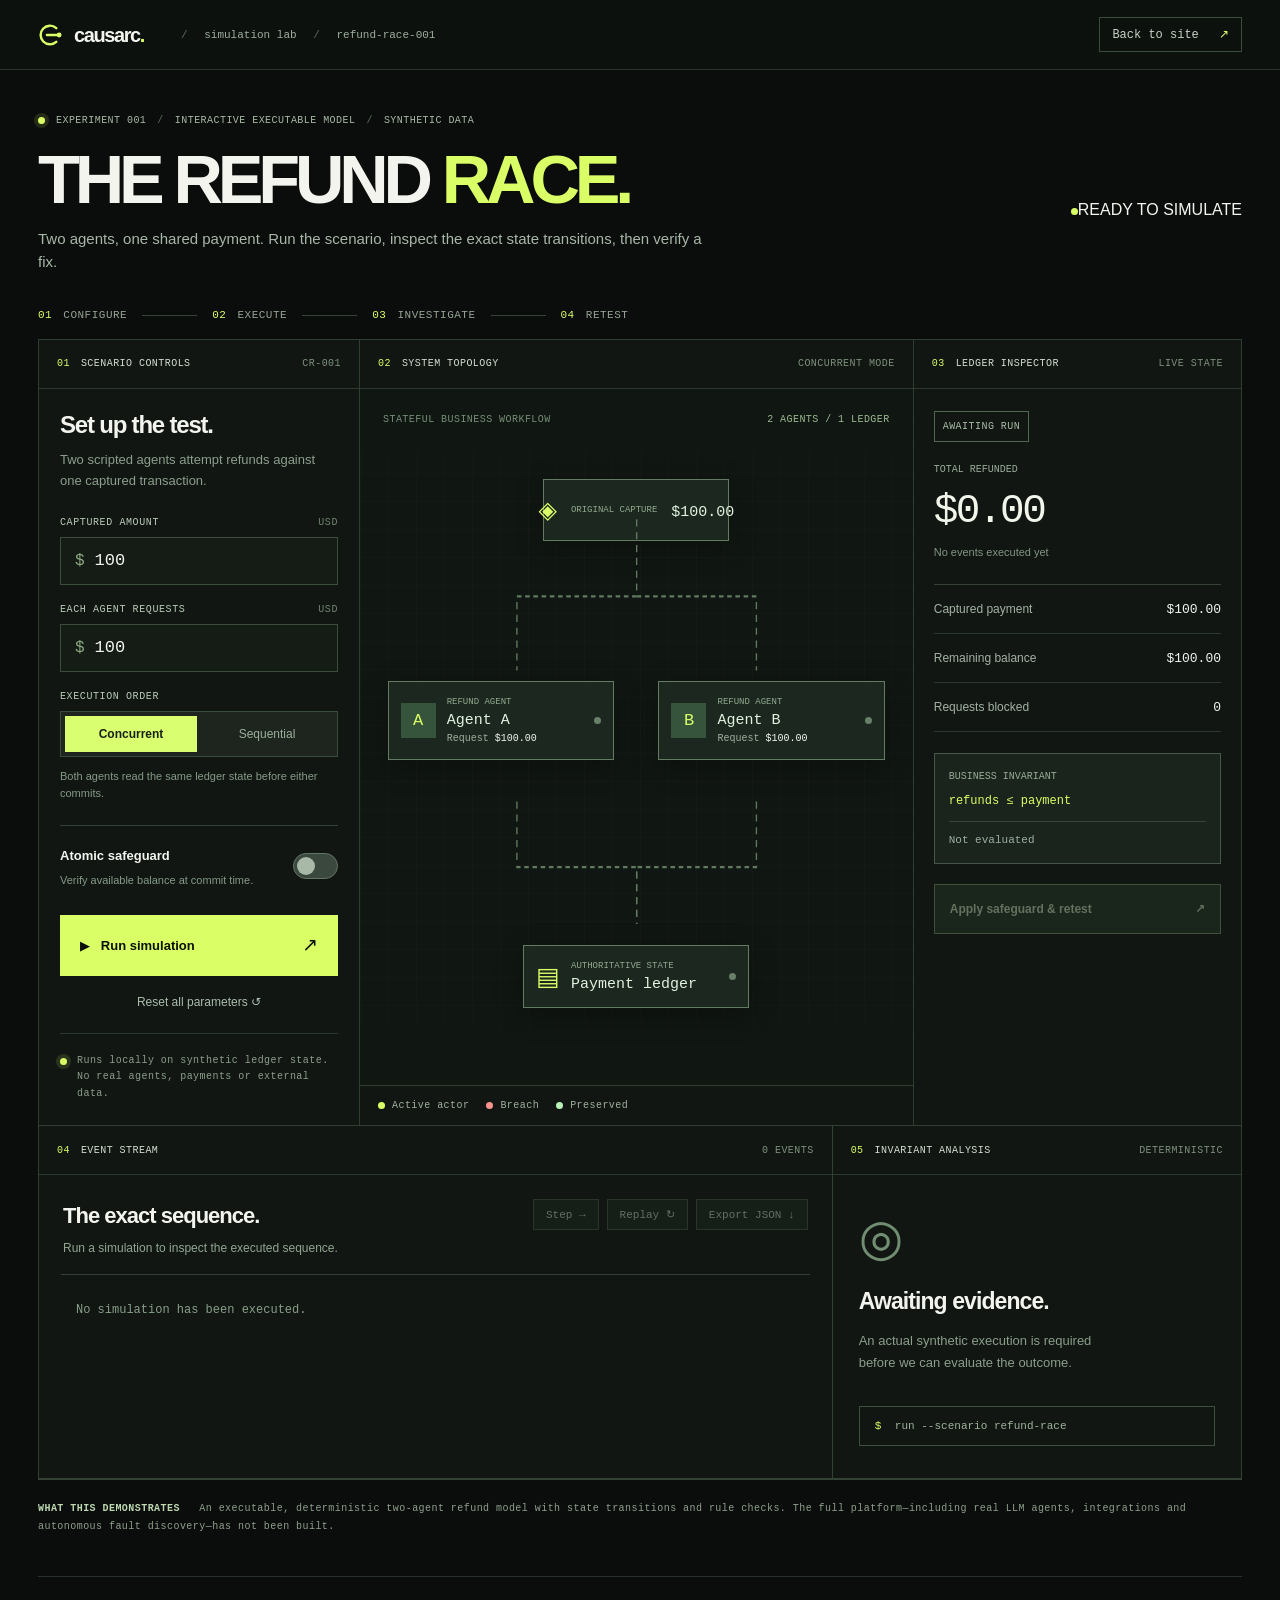
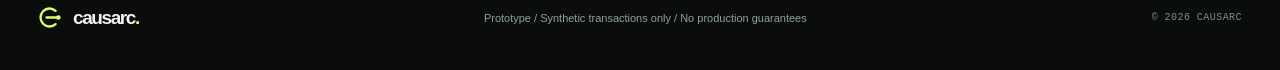
==== commit 7d1ce639: "Redesign Causarc with product-led incident lab and responsive developer UX" ====
--- a/demo/index.html
+++ b/demo/index.html
@@ -1,39 +1,40 @@
 <!doctype html>
 <html lang="en">
 <head>
-  <meta charset="utf-8"/>
-  <meta name="viewport" content="width=device-width, initial-scale=1"/>
-  <meta name="theme-color" content="#0a0b0d"/>
-  <meta name="description" content="Run the Causarc synthetic multi-agent refund failure simulator and verify the transaction-level safeguard."/>
-  <title>Simulation Lab — Causarc</title>
-  <link rel="icon" href="/assets/favicon.svg" type="image/svg+xml"/>
-  <link rel="stylesheet" href="/assets/styles.css"/>
-  <script type="module" src="/assets/demo.js" defer></script>
+<meta charset="utf-8"/><meta name="viewport" content="width=device-width,initial-scale=1"/><meta name="theme-color" content="#090b0b"/>
+<meta name="description" content="Inspect real synthetic state transitions, reproduce a concurrent refund failure and verify an atomic safeguard."/>
+<title>Simulation Lab / Refund Race — Causarc</title><link rel="icon" href="/assets/favicon.svg" type="image/svg+xml"/><link rel="stylesheet" href="/assets/styles.css"/><script type="module" src="/assets/demo.js" defer></script>
 </head>
-<body class="demo-page">
-  <header class="site-header shell-width"><a class="brand" href="/"><span class="brand-symbol" aria-hidden="true"><span></span></span><span>causarc<span class="brand-period">.</span></span></a><span class="demo-top-label"><span class="status-led"></span> SIMULATION LAB <span class="desktop-only">/ 001 — CONCURRENT REFUNDS</span></span><a href="/" class="button button-outline nav-action">← Back to site</a></header>
-  <main class="shell-width demo-main">
-    <div class="demo-intro"><div><div class="section-label">EXECUTABLE WORKFLOW MODEL / SYNTHETIC SCENARIO 001</div><h1>When valid actions<br/><span>produce an invalid outcome.</span></h1><p>Run a real state-transition model of two refund agents. Change the execution order or enforce a ledger-level safeguard. Inspect every step.</p></div><div class="demo-hero-actions"><button id="introRunButton" class="button button-accent intro-run">Run the example <span aria-hidden="true">↗</span></button><div class="demo-status" id="overallStatus" aria-live="polite" role="status"><span class="status-led"></span> READY TO SIMULATE</div></div></div>
-    <div class="workspace" id="workspace">
-      <aside class="workspace-card controls-panel"><div class="workspace-card-header"><span>01 / CONFIGURATION</span><span class="small-square">⚙</span></div><h2>Refund workflow</h2><p class="panel-subtitle">Choose how two agents execute refunds against one captured payment.</p>
-        <div class="control-group"><label for="paymentInput">Captured payment <span>USD</span></label><div class="amount-input"><span>$</span><input id="paymentInput" type="number" value="100" min="1" max="100000" step="0.01" inputmode="decimal"/></div></div>
-        <div class="control-group"><label for="refundInput">Each agent requests <span>USD</span></label><div class="amount-input"><span>$</span><input id="refundInput" type="number" value="100" min="1" max="100000" step="0.01" inputmode="decimal"/></div></div>
-        <fieldset class="control-group"><legend>Execution mode</legend><div class="segmented"><label><input type="radio" name="mode" value="concurrent" checked/><span>Concurrent</span></label><label><input type="radio" name="mode" value="sequential"/><span>Sequential</span></label></div><p class="control-help" id="modeDescription">Both agents read the same ledger state before either commits.</p></fieldset>
-        <div class="switch-row"><div><label for="atomicToggle">Atomic refund limit</label><p>Recheck the authoritative balance at commit.</p></div><label class="switch" aria-label="Enable atomic safeguard"><input id="atomicToggle" type="checkbox"/><span class="switch-track"></span></label></div>
-        <p class="error-message" id="inputError" role="alert" hidden></p>
-        <button id="runButton" class="button button-accent run-button">Run simulation <span aria-hidden="true">↗</span></button>
-        <button id="resetButton" class="button button-ghost">Reset scenario ↺</button>
-        <div class="disclosure"><span class="dot-light"></span><span>Technical prototype only. These are scripted agent behaviors in an executable synthetic state model—not live LLM agents or production payments.</span></div>
-      </aside>
-      <section class="workspace-card canvas-panel" aria-label="Agent workflow graph"><div class="workspace-card-header"><span>02 / WORKFLOW GRAPH</span><span id="graphMode">CONCURRENT MODE</span></div><div class="graph-area"><div class="grid-overlay"></div><div class="graph-payment"><small>CAPTURED PAYMENT</small><strong id="graphPayment">$100.00</strong></div><svg class="demo-wires" viewBox="0 0 520 420" preserveAspectRatio="none" aria-hidden="true"><path d="M260 62 V116 H129 V168"/><path d="M260 116 H391 V168"/><path d="M129 260 V306 H260 V346"/><path d="M391 260 V306 H260 V346"/></svg><div class="graph-agent graph-a" id="nodeA"><span class="graph-avatar">A</span><div><small>REFUND AGENT</small><strong>Agent A</strong><span>Request <b id="requestA">$100</b></span></div><i></i></div><div class="graph-agent graph-b" id="nodeB"><span class="graph-avatar">B</span><div><small>REFUND AGENT</small><strong>Agent B</strong><span>Request <b id="requestB">$100</b></span></div><i></i></div><div class="graph-ledger" id="nodeLedger"><span>▤</span><div><small>STATEFUL SERVICE</small><strong>Payment ledger</strong></div><i></i></div></div><div class="canvas-legend"><span><i class="legend-lime"></i> Agent activity</span><span><i class="legend-red"></i> Rule violation</span><span><i class="legend-green"></i> Safety check passed</span></div></section>
-      <aside class="workspace-card state-panel"><div class="workspace-card-header"><span>03 / BUSINESS STATE</span><span class="small-square">↗</span></div><div class="state-status" id="stateBadge" role="status" aria-live="polite">AWAITING RUN</div><div class="big-state"><small>TOTAL REFUNDED</small><strong id="refundedValue">$0.00</strong><span id="refundedSub">No events executed yet</span></div><div class="state-row"><span>Captured payment</span><strong id="capturedValue">$100.00</strong></div><div class="state-row"><span>Remaining balance</span><strong id="remainingValue">$100.00</strong></div><div class="state-row"><span>Requests blocked</span><strong id="blockedValue">0</strong></div><div class="invariant-box"><span>BUSINESS INVARIANT</span><code>total_refunds ≤ captured_payment</code><div id="invariantResult">Not evaluated</div></div><button id="applyFixButton" class="button button-safeguard" disabled>Enable safeguard &amp; retest ↗</button></aside>
-    </div>
-    <div class="results-grid">
-      <section class="workspace-card trace-panel"><div class="workspace-card-header"><span>04 / EXECUTION TRACE</span><span id="eventCounter">0 EVENTS</span></div><div class="trace-toolbar"><div><h2>Every action. Every state change.</h2><p id="traceHint">Run a simulation to inspect the executed sequence.</p></div><div class="trace-actions"><button id="stepButton" class="small-action" disabled>Step →</button><button id="replayButton" class="small-action" disabled>Replay ↻</button></div></div><ol id="traceList" class="trace-list"><li class="trace-empty">No simulation has been executed.</li></ol></section>
-      <section class="workspace-card findings-panel"><div class="workspace-card-header"><span>05 / ANALYSIS</span><span>RULE-BASED</span></div><div id="analysisEmpty" class="analysis-empty"><span class="analysis-glyph">◎</span><h2>Awaiting evidence</h2><p>The invariant checker evaluates simulated state—not an AI-generated risk score.</p></div><div id="analysisResult" hidden><div id="analysisVerdict" class="analysis-verdict"></div><h2 id="analysisHeadline"></h2><p id="analysisExplanation"></p><div class="analysis-rule"><small>DETERMINISTIC ASSERTION</small><code id="analysisAssertion"></code></div><div id="comparison" class="comparison-small" hidden></div><button id="analysisRetestButton" class="button button-outline analysis-action">Test atomic safeguard ↗</button></div></section>
-    </div>
-    <div class="demo-footnote"><span>CAUSARC / PROOF OF CONCEPT</span><p>The demo models deterministic agent actions and real synthetic ledger updates. It does not discover unknown failures, connect to financial services, or represent the full planned platform.</p></div>
-  </main>
-  <footer class="footer shell-width"><a href="/" class="brand"><span class="brand-symbol"><span></span></span><span>causarc<span class="brand-period">.</span></span></a><p>Safety engineering for autonomous operations. Technical prototype; synthetic data only.</p><span>© 2026 Causarc</span></footer>
+<body class="demo-page"><a class="skip-link" href="#main">Skip to simulation</a>
+<header class="lab-nav"><div class="container lab-nav-inner"><a class="brand" href="/"><span class="brand-mark" aria-hidden="true"><svg viewBox="0 0 32 32" fill="none"><path d="M22.5 7.5A11.5 11.5 0 1 0 22.5 24.5" stroke="currentColor" stroke-width="3" stroke-linecap="round"/><path d="M11 16h15" stroke="currentColor" stroke-width="3" stroke-linecap="round"/><circle cx="26" cy="16" r="3" fill="currentColor"/></svg></span><span>causarc<span class="brand-stop">.</span></span></a><span class="lab-breadcrumb"><span>/</span> simulation lab <span>/</span> refund-race-001</span><a class="lab-exit" href="/">Back to site <span aria-hidden="true">↗</span></a></div></header>
+<main id="main" class="lab-main container">
+  <div class="lab-eyebrow"><span class="signal-dot"></span> EXPERIMENT 001 <span class="divider-char">/</span> INTERACTIVE EXECUTABLE MODEL <span class="divider-char">/</span> SYNTHETIC DATA</div>
+  <div class="lab-title-row"><div><h1>THE REFUND <span>RACE.</span></h1><p>Two agents, one shared payment. Run the scenario, inspect the exact state transitions, then verify a fix.</p></div><div class="lab-overall" id="overallStatus" aria-live="polite"><span class="status-led"></span> READY TO SIMULATE</div></div>
+  <div class="lab-stage-line" aria-hidden="true"><span><b>01</b> CONFIGURE</span><i></i><span><b>02</b> EXECUTE</span><i></i><span><b>03</b> INVESTIGATE</span><i></i><span><b>04</b> RETEST</span></div>
+  <div class="lab-grid">
+    <aside class="lab-panel controls-panel"><div class="panel-heading"><span>01</span> SCENARIO CONTROLS <span class="panel-extra">CR-001</span></div><div class="panel-body"><h2>Set up the test.</h2><p class="panel-subtitle">Two scripted agents attempt refunds against one captured transaction.</p>
+      <div class="control-group"><label for="paymentInput">CAPTURED AMOUNT <span>USD</span></label><div class="amount-input"><span>$</span><input id="paymentInput" type="number" value="100" min="0.01" max="100000" step="0.01" inputmode="decimal"/></div></div>
+      <div class="control-group"><label for="refundInput">EACH AGENT REQUESTS <span>USD</span></label><div class="amount-input"><span>$</span><input id="refundInput" type="number" value="100" min="0.01" max="100000" step="0.01" inputmode="decimal"/></div></div>
+      <fieldset class="control-group"><legend>EXECUTION ORDER</legend><div class="segmented"><label><input type="radio" name="mode" value="concurrent" checked/><span>Concurrent</span></label><label><input type="radio" name="mode" value="sequential"/><span>Sequential</span></label></div><p class="control-help" id="modeDescription">Both agents read the same ledger state before either commits.</p></fieldset>
+      <div class="switch-row"><div><label for="atomicToggle">Atomic safeguard</label><p>Verify available balance at commit time.</p></div><label class="switch"><input id="atomicToggle" type="checkbox" aria-label="Enable atomic refund safeguard"/><span class="switch-track"></span></label></div>
+      <p class="error-message" id="inputError" role="alert" hidden></p>
+      <button id="runButton" class="primary-button run-button">▶ &nbsp; Run simulation <span aria-hidden="true">↗</span></button><button id="resetButton" class="reset-button">Reset all parameters <span aria-hidden="true">↺</span></button>
+      <div class="controls-disclosure"><span class="signal-dot"></span><span>Runs locally on synthetic ledger state. No real agents, payments or external data.</span></div>
+    </div></aside>
+    <section class="lab-panel graph-panel" aria-label="Agent workflow graph"><div class="panel-heading"><span>02</span> SYSTEM TOPOLOGY <span class="panel-extra" id="graphMode">CONCURRENT MODE</span></div><div class="graph-area">
+      <div class="graph-topology-key">STATEFUL BUSINESS WORKFLOW <span>2 AGENTS / 1 LEDGER</span></div>
+      <div class="graph-payment"><small>ORIGINAL CAPTURE</small><strong id="graphPayment">$100.00</strong></div>
+      <svg class="demo-wires" viewBox="0 0 520 420" preserveAspectRatio="none" aria-hidden="true"><path d="M260 62 V116 H129 V168"/><path d="M260 116 H391 V168"/><path d="M129 260 V306 H260 V346"/><path d="M391 260 V306 H260 V346"/></svg>
+      <div class="graph-agent graph-a" id="nodeA"><span class="graph-avatar">A</span><div><small>REFUND AGENT</small><strong>Agent A</strong><span>Request <b id="requestA">$100.00</b></span></div><i></i></div>
+      <div class="graph-agent graph-b" id="nodeB"><span class="graph-avatar">B</span><div><small>REFUND AGENT</small><strong>Agent B</strong><span>Request <b id="requestB">$100.00</b></span></div><i></i></div>
+      <div class="graph-ledger" id="nodeLedger"><span class="database-glyph">▤</span><div><small>AUTHORITATIVE STATE</small><strong>Payment ledger</strong></div><i></i></div>
+    </div><div class="graph-legend"><span><i class="legend-activity"></i> Active actor</span><span><i class="legend-breach"></i> Breach</span><span><i class="legend-pass"></i> Preserved</span></div></section>
+    <aside class="lab-panel state-panel"><div class="panel-heading"><span>03</span> LEDGER INSPECTOR <span class="panel-extra">LIVE STATE</span></div><div class="state-body"><div class="state-status" id="stateBadge">AWAITING RUN</div><div class="big-state"><small>TOTAL REFUNDED</small><strong id="refundedValue">$0.00</strong><span id="refundedSub">No events executed yet</span></div><div class="state-row"><span>Captured payment</span><strong id="capturedValue">$100.00</strong></div><div class="state-row"><span>Remaining balance</span><strong id="remainingValue">$100.00</strong></div><div class="state-row"><span>Requests blocked</span><strong id="blockedValue">0</strong></div><div class="invariant-box"><span>BUSINESS INVARIANT</span><code>refunds ≤ payment</code><div id="invariantResult">Not evaluated</div></div><button id="applyFixButton" class="fix-button" disabled>Apply safeguard &amp; retest <span aria-hidden="true">↗</span></button></div></aside>
+  </div>
+  <div class="lab-bottom-grid"><section class="lab-panel trace-panel"><div class="panel-heading"><span>04</span> EVENT STREAM <span class="panel-extra" id="eventCounter">0 EVENTS</span></div><div class="trace-toolbar"><div><h2>The exact sequence.</h2><p id="traceHint">Run the model to view committed events and replay state.</p></div><div class="trace-actions"><button id="stepButton" class="small-action" disabled>Step →</button><button id="replayButton" class="small-action" disabled>Replay ↻</button><button id="exportButton" class="small-action" disabled>Export JSON ↓</button></div></div><ol id="traceList" class="trace-list"><li class="trace-empty">No simulation executed. Configure a scenario and press Run.</li></ol></section>
+  <section class="lab-panel findings-panel"><div class="panel-heading"><span>05</span> INVARIANT ANALYSIS <span class="panel-extra">DETERMINISTIC</span></div><div id="analysisEmpty" class="analysis-empty"><div class="analysis-empty-icon">◎</div><h2>Awaiting evidence.</h2><p>An actual synthetic execution is required before we can evaluate the outcome.</p><div class="empty-command"><span>$</span> run --scenario refund-race</div></div><div id="analysisResult" hidden><div id="analysisVerdict" class="analysis-verdict"></div><h2 id="analysisHeadline"></h2><p id="analysisExplanation"></p><div class="analysis-rule"><small>ASSERTION / FINAL LEDGER STATE</small><code id="analysisAssertion"></code></div><div id="comparison" class="comparison-small" hidden></div><button id="analysisRetestButton" class="fix-button analysis-action">Apply atomic safeguard ↗</button></div></section></div>
+  <p class="lab-disclaimer"><strong>WHAT THIS DEMONSTRATES</strong> &nbsp; An executable, deterministic two-agent refund model with state transitions and rule checks. The full platform—including real LLM agents, integrations and autonomous fault discovery—has not been built.</p>
+</main>
+<footer class="footer container"><a class="brand" href="/"><span class="brand-mark" aria-hidden="true"><svg viewBox="0 0 32 32" fill="none"><path d="M22.5 7.5A11.5 11.5 0 1 0 22.5 24.5" stroke="currentColor" stroke-width="3" stroke-linecap="round"/><path d="M11 16h15" stroke="currentColor" stroke-width="3" stroke-linecap="round"/><circle cx="26" cy="16" r="3" fill="currentColor"/></svg></span><span>causarc<span class="brand-stop">.</span></span></a><p>Prototype / Synthetic transactions only / No production guarantees</p><span>© 2026 CAUSARC</span></footer>
 </body>
-</html>+</html>
--- a/assets/styles.css
+++ b/assets/styles.css
@@ -1,103 +1,26 @@
-@import url('https://fonts.googleapis.com/css2?family=DM+Mono:wght@400;500&family=Inter:wght@400;500;600;700;800&display=swap');
-:root{color-scheme:dark;--bg:#0a0b0d;--surface:#131619;--line:#34393c;--white:#f4f5f6;--muted:#a2a9b1;--dim:#7d8790;--lime:#d9fa75;--danger:#f07170;--safe:#6ce3b1;--mono:'DM Mono',monospace}*{box-sizing:border-box}
-html{scroll-behavior:smooth}body{margin:0;background:var(--bg);color:var(--white);font:15px/1.6 Inter,Arial,sans-serif;-webkit-font-smoothing:antialiased}a{color:inherit;text-decoration:none}button,input{font:inherit}button{cursor:pointer}button:disabled{cursor:not-allowed}a:focus-visible,button:focus-visible,input:focus-visible,[role="button"]:focus-visible{outline:2px solid var(--lime);outline-offset:3px}::selection{background:var(--lime);color:#080808}[hidden]{display:none!important}p{line-height:1.75}
-.site-shell{overflow:hidden}.shell-width{width:min(1240px,calc(100% - 80px));margin-inline:auto}.site-header{display:flex;align-items:center;justify-content:space-between;min-height:82px;border-bottom:1px solid #262b2d;gap:20px}.brand{font-size:24px;font-weight:800;letter-spacing:-1.3px;display:inline-flex;align-items:center;gap:11px}.brand-symbol{width:27px;height:27px;border:2px solid var(--lime);border-right-color:transparent;border-radius:50%;display:inline-block;transform:rotate(-14deg);position:relative}.brand-symbol:before,.brand-symbol:after{position:absolute;content:"";width:5px;height:5px;background:var(--lime);border-radius:50%;right:-1px}.brand-symbol:before{top:1px}.brand-symbol:after{bottom:1px}.brand-period{color:var(--lime)}.desktop-nav{display:flex;gap:32px}.desktop-nav a{color:#a3acb3;font-size:13px}.desktop-nav a:hover,.link-arrow:hover{color:var(--lime)}
-.button{display:inline-flex;align-items:center;justify-content:center;gap:20px;padding:12px 19px;min-height:47px;border:1px solid transparent;border-radius:7px;font-weight:650;font-size:13px;transition:background .2s,transform .2s,border-color .2s;white-space:nowrap}.button:hover:not(:disabled){transform:translateY(-2px)}.button-accent{background:var(--lime);color:#10130c}.button-accent:hover{background:#e8ffac}.button-outline{border-color:#454d4d;background:transparent}.button-outline:hover{border-color:var(--lime)}.button-ghost{background:transparent;color:#a9b5ab}.link-arrow{color:#d3d9d3;font-size:13px;font-weight:600}.hero-topline,.section-label,.workspace-card-header,.demo-top-label{font:10px var(--mono);letter-spacing:1.1px;color:var(--lime)}.status-led,.dot-light{display:inline-block;width:7px;height:7px;background:var(--lime);border-radius:50%;margin-right:8px;box-shadow:0 0 15px #d9fa7560}.topline-rule{display:inline-block;width:25px;height:1px;background:#65715d;margin:0 8px}.hero{padding-top:52px}.hero-grid{display:grid;grid-template-columns:minmax(0,1.15fr) minmax(360px,.85fr);gap:48px;align-items:center;padding:65px 0 80px;min-height:650px}.hero-copy h1{font-size:clamp(43px,4.9vw,70px);line-height:1.13;letter-spacing:-.075em;font-weight:650;margin:0}.hero-copy h1 em{font-style:normal;color:var(--lime)}.hero-copy h1 span{color:#8c959e}.hero-copy>p{font-size:16px;color:#a3adb3;max-width:515px;margin:30px 0}.hero-buttons{display:flex;align-items:center;gap:25px}.hero-meta{display:flex;flex-wrap:wrap;gap:20px;margin-top:38px;color:#7d878b;font-size:11px}.hero-meta i{display:inline-block;width:4px;height:4px;background:#738775;border-radius:50%;margin-right:7px}.hero-bottom-label{display:flex;align-items:center;gap:15px;color:#6f7c7d;font:10px var(--mono);padding-bottom:22px}.hero-bottom-label>span:first-child{color:var(--lime)}.hero-bottom-line{height:1px;background:#353b3e;flex:1}
-.hero-visual,.terminal-preview{border:1px solid #38403b;border-radius:13px;background:#151a1a;overflow:hidden;box-shadow:0 30px 75px #0008}.visual-top,.visual-bottom,.terminal-head,.terminal-footer{display:flex;align-items:center;justify-content:space-between;gap:12px;padding:14px 17px;border-bottom:1px solid #333b38;font:10px var(--mono);color:#aebbb3}.visual-bottom,.terminal-footer{border-bottom:0;border-top:1px solid #333b38;flex-wrap:wrap}.muted{color:#75857b}.visual-canvas{height:342px;position:relative;overflow:hidden}.grid-overlay{position:absolute;inset:0;pointer-events:none;background-image:linear-gradient(#65746712 1px,transparent 1px),linear-gradient(90deg,#65746712 1px,transparent 1px);background-size:24px 24px}.flow-lines,.demo-wires{position:absolute;inset:0;width:100%;height:100%;pointer-events:none}.flow-lines path,.demo-wires path{fill:none;stroke:#748d76;stroke-width:1.5;stroke-dasharray:4 5}.flow-lines circle{fill:var(--lime)}.flow-source{position:absolute;top:18px;left:50%;transform:translateX(-50%);background:#252d28;border:1px solid #536056;padding:12px;border-radius:6px;color:#b8c6bc;font:10px var(--mono);white-space:nowrap}.flow-source strong{color:white;margin-left:12px}.visual-agent{position:absolute;top:110px;width:41%;min-height:74px;display:flex;align-items:center;gap:9px;background:#232b27;border:1px solid #435247;border-radius:8px;padding:10px}.agent-a{left:4%}.agent-b{right:4%}.node-icon,.graph-avatar{display:grid;place-items:center;border-radius:6px;background:#38503b;color:var(--lime);font:12px var(--mono);width:28px;height:28px;flex:none}.visual-agent small,.ledger-node small,.graph-agent small,.graph-ledger small{font:8px var(--mono);color:#91a69a;display:block}.visual-agent strong,.ledger-node strong{font-size:12px;display:block}.node-detail{font-size:9px;color:#9cabaa}.node-dot{background:var(--lime);width:5px;height:5px;border-radius:50%;margin-left:auto}.ledger-node{position:absolute;bottom:26px;left:18%;right:18%;min-height:67px;background:#382729;border:1px solid #9c6361;border-radius:8px;display:flex;align-items:center;gap:12px;padding:12px}.ledger-icon{font-size:26px;color:#f19e99}.ledger-alert{margin-left:auto;background:var(--danger);color:#211;border-radius:50%;width:24px;height:24px;display:grid;place-items:center;font-weight:700}.critical-text,.terminal-red{color:var(--danger)}.tiny-indicator{display:inline-block;width:6px;height:6px;background:var(--danger);border-radius:50%;margin-right:9px}
-.section{border-top:1px solid #303638;padding:105px 0}.section h2,.final-cta h2{font-size:clamp(38px,5vw,66px);letter-spacing:-.065em;line-height:1.13;font-weight:650;margin:0}.section h2 span,.vision h2 em{color:#87929b;font-style:normal}.problem-grid,.vision-grid,.demo-preview-grid{display:grid;grid-template-columns:1fr 1fr;gap:65px;align-items:center;margin-top:40px}.problem-body p,.vision-grid p,.demo-preview-grid p{font-size:15px;color:#a5adb3}.problem-rule{font:11px var(--mono);color:#d0e0c2;margin-top:25px}.rule-dot{display:inline-block;background:var(--lime);border-radius:50%;width:7px;height:7px;margin-right:9px}.comparison{display:grid;grid-template-columns:1fr 75px 1fr;align-items:center;margin-top:65px}.compare-panel{border:1px solid #3c4543;border-radius:9px;background:#141919;padding:25px;min-height:225px}.compare-danger{background:#24171a;border-color:#684248}.compare-header{display:flex;align-items:center;justify-content:space-between;gap:9px;color:#c2cfc8;font:10px var(--mono)}.state-pill{padding:6px 8px;border-radius:3px;font:9px var(--mono)}.neutral{background:#2d432d;color:#cbf7b4}.bad{background:#653538;color:#ffb9b5}.checks{display:grid;gap:14px;margin-top:27px;color:#b7c9ba;font-size:13px}.checkmark{color:var(--lime)}.compare-arrow{text-align:center;font-size:30px;color:#66716b}.large-money{font-size:50px;color:#ff9f9c;letter-spacing:-3px;margin:26px 0 0}.large-money span{font-size:22px;color:#bc9191}.compare-danger p{font-size:12px;color:#bcacaa}
-.section-heading-row{display:flex;justify-content:space-between;gap:30px;align-items:end;margin:40px 0}.section-heading-row p{max-width:350px;color:#a5afb1}.approach-grid{display:grid;grid-template-columns:repeat(3,1fr);border-block:1px solid #353c3a}.method{padding:30px 28px;border-right:1px solid #353c3a}.method:first-child{padding-left:0}.method:last-child{border-right:0}.method-count{color:var(--lime);font:10px var(--mono)}.method-glyph{height:120px;display:flex;align-items:center;gap:12px}.glyph-concurrency span,.glyph-concurrency b{border:1px solid #53664d;border-radius:6px;padding:10px;color:var(--lime);font:18px var(--mono)}.glyph-trace i{display:inline-block;width:15px;height:15px;background:var(--lime);border:4px solid #334d33;border-radius:50%;margin-right:8px}.glyph-trace i:nth-child(3){background:var(--danger)}.glyph-verify span{color:var(--lime);font-size:50px}.method h3{font-size:17px;line-height:1.35}.method p{font-size:13px;color:#9aa7a5}.demo-preview-section{background:#15191b}.demo-preview-grid{margin:0;grid-template-columns:.88fr 1.12fr}.demo-preview-grid h2 span{color:#89949c}.preview-caveat{font-size:11px;margin-top:20px;color:#8d9b8e}.terminal-head span:last-child{color:#7c9184}.terminal-code{padding:15px 20px}.terminal-code p{font:11px/1.8 var(--mono);color:#afbbaf;margin:11px 0}.terminal-code p span{color:#697a70;margin-right:10px}.terminal-code b{color:#e8f5e8}.terminal-code strong{color:var(--lime)}.terminal-code .fail-line{color:var(--danger)}.terminal-code .fail-line strong{color:var(--danger)}.vision-grid{margin-top:50px}.vision-grid em{font-style:normal}.vision-grid .link-arrow{display:inline-block;margin-top:12px}.final-cta{padding-bottom:80px}.final-cta-inner{background:#20291e;border:1px solid #455a42;border-radius:13px;padding:65px;position:relative;overflow:hidden}.final-cta h2{font-size:clamp(38px,4.8vw,60px);margin:26px 0}.footer{padding:38px 0;border-top:1px solid #303638;display:flex;align-items:center;gap:34px;justify-content:space-between}.footer p{max-width:550px;color:#899790;font-size:11px}.footer>span{font-size:11px;color:#718177}
-.demo-main{padding-top:62px}.demo-intro{display:flex;align-items:end;justify-content:space-between;gap:20px;margin-bottom:35px}.demo-intro h1{font-size:clamp(32px,3.8vw,53px);line-height:1.13;letter-spacing:-.06em;margin:16px 0}.demo-intro h1 span{color:#a2abb0}.demo-intro p{font-size:13px;color:#9ba8a7;max-width:680px}.demo-status{white-space:nowrap;border:1px solid #425045;color:var(--lime);font:10px var(--mono);padding:12px;border-radius:5px}.demo-status.failed{border-color:#87494b;color:var(--danger)}.demo-status.failed .status-led{background:var(--danger)}.demo-status.passed{border-color:#388268;color:var(--safe)}.demo-status.passed .status-led{background:var(--safe)}.workspace{display:grid;grid-template-columns:minmax(245px,.8fr) minmax(365px,1.5fr) minmax(225px,.8fr);gap:13px}.workspace-card{background:#15191b;border:1px solid #343d3a;border-radius:10px;min-width:0;overflow:hidden}.workspace-card-header{padding:16px;border-bottom:1px solid #303a34;color:var(--lime);display:flex;align-items:center;justify-content:space-between;gap:9px;font-size:9px}.small-square{color:#a5b5a5}.controls-panel{padding-bottom:18px}.controls-panel h2{font-size:20px;margin:20px 17px 0}.panel-subtitle{color:#8e9c93;font-size:11px;padding:0 17px;margin:5px 0 24px}.control-group{border:0;padding:0;margin:0 15px 24px;min-width:0}.control-group label,.control-group legend{display:flex;justify-content:space-between;color:#d8e2d9;font-size:11px;margin-bottom:9px}.control-group label span{color:#839286}.amount-input{display:flex;background:#0b0e0e;border:1px solid #3d4a41;border-radius:6px;align-items:center;padding:0 12px;color:#a0afa5}.amount-input input{border:0;background:transparent;color:white;width:100%;min-width:0;outline:0;padding:10px;font:15px var(--mono)}.segmented{display:grid;grid-template-columns:1fr 1fr;gap:4px;background:#101513;border-radius:6px;padding:4px}.segmented label{margin:0;cursor:pointer}.segmented input{position:absolute;opacity:0}.segmented label span{display:block;text-align:center;padding:9px 3px;border-radius:4px;font-size:10px;color:#899a8b}.segmented input:checked+span{background:#354a34;color:var(--lime)}.control-help{color:#87978e;font-size:10px;margin:8px 0 0}.switch-row{display:flex;align-items:center;justify-content:space-between;gap:11px;margin:0 16px 19px}.switch-row label{font-size:12px;font-weight:600}.switch-row p{font-size:10px;color:#87978c;margin:4px 0}.switch{position:relative}.switch input{position:absolute;opacity:0}.switch-track{display:block;width:42px;height:24px;border-radius:20px;background:#4b514b;position:relative}.switch-track:after{content:"";position:absolute;width:18px;height:18px;background:#e1e4dc;border-radius:50%;top:3px;left:3px;transition:left .2s}.switch input:checked+.switch-track{background:#718c34}.switch input:checked+.switch-track:after{left:21px}.controls-panel>.button{display:flex;width:calc(100% - 30px);margin:8px 15px}.disclosure{margin:20px 16px 0;display:flex;gap:8px;color:#85918a;font-size:9px;line-height:1.6}.disclosure .dot-light{flex:none;margin-top:5px}.error-message{color:#ffaaa1;padding:0 15px;font-size:11px}.graph-area{height:420px;position:relative;overflow:hidden}.graph-payment{position:absolute;top:29px;left:50%;transform:translateX(-50%);border:1px solid #4c5f50;background:#2a342b;padding:11px 19px;border-radius:6px;text-align:center;white-space:nowrap}.graph-payment small{font:8px var(--mono);color:#9baf9d;display:block}.graph-payment strong{font:15px var(--mono)}.graph-agent{position:absolute;top:39%;width:38%;min-height:85px;background:#262f2b;border:1px solid #445649;border-radius:8px;display:flex;align-items:center;padding:11px;gap:9px;transition:border-color .2s,background .2s}.graph-a{left:4%}.graph-b{right:4%}.graph-agent strong{font-size:12px;display:block}.graph-agent span:not(.graph-avatar){font-size:10px;color:#9bac9f}.graph-agent i,.graph-ledger i{width:6px;height:6px;border-radius:50%;background:#6a8270;margin-left:auto}.graph-agent.active,.graph-ledger.active{border-color:var(--lime);background:#304030}.graph-agent.active i,.graph-ledger.active i{background:var(--lime)}.graph-ledger{position:absolute;bottom:35px;left:20%;right:20%;min-height:64px;display:flex;align-items:center;gap:10px;padding:10px 14px;border:1px solid #445249;border-radius:8px;background:#252c29}.graph-ledger>span{font-size:24px;color:#a0b7aa}.graph-ledger strong{font-size:12px;display:block}.graph-ledger.breached{border-color:var(--danger);background:#392426}.graph-ledger.breached i{background:var(--danger)}.graph-ledger.safe{border-color:var(--safe)}.graph-ledger.safe i{background:var(--safe)}.canvas-legend{border-top:1px solid #333d38;padding:13px 15px;display:flex;gap:13px;flex-wrap:wrap;font:9px var(--mono);color:#87958d}.canvas-legend i{display:inline-block;width:6px;height:6px;border-radius:50%;margin-right:6px}.legend-lime{background:var(--lime)}.legend-red{background:var(--danger)}.legend-green{background:var(--safe)}
-.state-status{padding:18px;color:#889a8d;font:10px var(--mono)}.state-status.failed{color:var(--danger)}.state-status.passed{color:var(--safe)}.big-state{padding:0 18px 21px;border-bottom:1px solid #34403a}.big-state small{font:9px var(--mono);color:#9ab19e;display:block}.big-state strong{font-size:34px;letter-spacing:-2px;display:block;margin:10px 0 3px}.big-state strong.failed{color:var(--danger)}.big-state strong.passed{color:var(--safe)}.big-state>span{font-size:10px;color:#84948c}.state-row{padding:16px 17px 0;display:flex;justify-content:space-between;gap:8px;color:#9ca99e;font-size:11px}.state-row strong{color:white;font:11px var(--mono)}.invariant-box{margin:24px 15px 14px;padding:13px 10px;border:1px solid #415348;border-radius:6px;background:#0c1110}.invariant-box>span{font:9px var(--mono);color:#879d8e}.invariant-box code{display:block;font:10px var(--mono);color:#e0eae0;margin:12px 0;overflow-wrap:anywhere}.invariant-box>div{font:10px var(--mono);color:#899c90}.invariant-box>div.failed{color:var(--danger)}.invariant-box>div.passed{color:var(--safe)}.button-safeguard{margin:0 15px 20px;width:calc(100% - 30px);white-space:normal;background:#243623;border-color:#4b6145;color:var(--lime);font-size:10px}.button-safeguard:disabled{opacity:.4}.results-grid{display:grid;grid-template-columns:1.38fr 1fr;gap:13px;margin-top:13px}.trace-toolbar{padding:19px;display:flex;align-items:center;justify-content:space-between;gap:10px}.trace-toolbar h2{font-size:17px;margin:0}.trace-toolbar p{color:#839188;font-size:11px;margin:5px 0}.trace-actions{display:flex;gap:7px}.small-action{background:#232d27;color:#bfcec1;border:1px solid #3d4d41;border-radius:5px;padding:10px;font:10px var(--mono)}.small-action:disabled{opacity:.4}.trace-list{list-style:none;margin:0 16px 24px;padding:0;max-height:400px;overflow:auto}.trace-list li{border-bottom:1px solid #313b35;padding:13px 9px;display:flex;gap:12px;color:#b7c9bb;font-size:11px;cursor:pointer}.trace-list li:last-child{border:0}.trace-list li.selected{background:#2b3c2f}.trace-list li.trace-empty{color:#8b998d;cursor:default}.trace-number{font:10px var(--mono);color:#87958c}.trace-main{flex:1;min-width:0}.trace-title{display:flex;flex-wrap:wrap;gap:10px}.trace-actor{font:9px var(--mono);color:var(--lime)}.trace-title strong{font-size:11px}.trace-description{font-size:10px;color:#91a196;margin-top:5px}.trace-status{font:9px var(--mono);color:#9ba8a0}.trace-status.breach{color:var(--danger)}.trace-status.safe{color:var(--safe)}.trace-status.blocked{color:#e4bb7c}.analysis-empty{text-align:center;padding:42px 27px}.analysis-glyph{font-size:50px;color:#607965}.analysis-empty h2{font-size:17px}.analysis-empty p{color:#85968b;font-size:12px}.findings-panel #analysisResult{padding:20px}.analysis-verdict{display:inline-flex;background:#412829;color:#ffadad;padding:8px;font:10px var(--mono);border-radius:4px}.analysis-verdict.passed{background:#243c2c;color:var(--safe)}.findings-panel h2{font-size:25px;letter-spacing:-.04em;line-height:1.25}.findings-panel #analysisExplanation{font-size:12px;color:#a0b1a5}.analysis-rule{margin:20px 0;background:#0b100e;border:1px solid #394c3e;border-radius:6px;padding:15px}.analysis-rule small{font:9px var(--mono);color:#8e9f91;display:block;margin-bottom:11px}.analysis-rule code{font:11px var(--mono);overflow-wrap:anywhere}.comparison-small{background:#213223;border-left:2px solid var(--safe);padding:12px;white-space:pre-line;font:11px/1.8 var(--mono);margin:14px 0}.demo-footnote{display:flex;justify-content:space-between;align-items:center;gap:25px;margin:30px 0 75px}.demo-footnote span{font:10px var(--mono);color:var(--lime);white-space:nowrap}.demo-footnote p{color:#8f9e91;font-size:11px;max-width:600px}
-@media(max-width:1160px){.workspace{grid-template-columns:260px minmax(0,1fr)}.state-panel{grid-column:1/-1}.hero-grid{grid-template-columns:1fr 1fr;gap:25px}.hero-copy h1{font-size:clamp(40px,4.6vw,61px)}}@media(max-width:800px){.shell-width{width:calc(100% - 36px)}.site-header{min-height:72px}.desktop-nav{display:none}.hero-grid,.problem-grid,.vision-grid,.demo-preview-grid{grid-template-columns:1fr;gap:38px;min-height:auto}.hero-grid{padding:45px 0 65px}.hero-copy h1{font-size:clamp(42px,7vw,62px)}.hero-visual{max-width:540px;width:100%;margin:auto}.section{padding:75px 0}.comparison{grid-template-columns:1fr 40px 1fr}.section-heading-row{display:block}.approach-grid{grid-template-columns:1fr}.method,.method:first-child{padding:27px 0;border-bottom:1px solid #303f34;border-right:0}.footer{flex-wrap:wrap}.workspace{grid-template-columns:1fr}.results-grid{grid-template-columns:1fr}.demo-intro{display:block}.demo-status{display:inline-flex;margin-top:15px}.demo-main{padding-top:35px}}@media(max-width:550px){.shell-width{width:calc(100% - 30px)}.site-header{min-height:66px}.brand{font-size:21px}.nav-action{font-size:10px;padding:8px}.hero-topline{font-size:8px}.hero-copy h1{font-size:clamp(37px,9.5vw,50px)}.hero-copy h1 br{display:none}.hero-copy h1 span{display:block}.hero-copy>p{font-size:14px}.hero-buttons{display:flex;align-items:flex-start;flex-direction:column;gap:20px}.hero-meta{gap:12px;font-size:10px}.visual-canvas{height:310px}.visual-agent{width:44%;top:104px;gap:5px;padding:7px}.agent-a{left:3%}.agent-b{right:3%}.visual-agent strong{font-size:11px}.visual-agent small{font-size:7px}.visual-agent .node-detail{font-size:8px}.node-icon{width:22px;height:24px;font-size:10px}.ledger-node{left:13%;right:13%}.visual-bottom{font-size:8px}.hero-bottom-label{font-size:8px}.hero-bottom-label>span:last-child{display:none}.section h2{font-size:42px}.comparison{display:block}.compare-arrow{padding:10px}.compare-panel{min-height:auto}.section-heading-row{margin:30px 0}.terminal-code{padding:12px 9px}.terminal-code p{font-size:9px}.final-cta-inner{padding:40px 20px}.footer{display:grid;gap:10px}.demo-intro h1{font-size:34px}.demo-intro p{font-size:12px}.graph-area{height:360px}.graph-agent{top:39%;padding:8px;gap:5px;min-height:76px}.graph-avatar{width:22px;height:22px;font-size:10px}.graph-agent strong{font-size:11px}.graph-agent small{font-size:7px}.graph-agent span:not(.graph-avatar){font-size:8px}.graph-ledger{left:17%;right:17%;bottom:28px}.graph-ledger strong{font-size:11px}.graph-ledger small{font-size:7px}.trace-toolbar{display:block}.trace-actions{margin-top:12px}.trace-list{margin:0 8px 18px}.demo-footnote{display:block}.demo-footnote p{margin-top:10px}.canvas-legend{font-size:8px}}@media(prefers-reduced-motion:reduce){html{scroll-behavior:auto}*,*:before,*:after{transition:none!important;animation:none!important}}
+/* Causarc — deliberately product-led, high-contrast developer interface. */
+:root{--bg:#090b0b;--surface:#111414;--surface2:#171b1a;--line:#292e2c;--line2:#353b36;--ink:#f2f4ed;--muted:#9aada1;--quiet:#65716a;--acid:#daff66;--acidsoft:#293821;--red:#fa938e;--redbg:#2d1b1d;--green:#b9f2b6;--mono:ui-monospace,SFMono-Regular,Menlo,Monaco,Consolas,'Liberation Mono',monospace;--sans:'Inter','Arial',system-ui,-apple-system,sans-serif}
+*{box-sizing:border-box}html{scroll-behavior:smooth}body{margin:0;background:var(--bg);color:var(--ink);font-family:var(--sans);-webkit-font-smoothing:antialiased;line-height:1.5}body::selection,::selection{background:var(--acid);color:var(--bg)}a{color:inherit;text-decoration:none}button,input{font:inherit}button{cursor:pointer}button:disabled{cursor:not-allowed;opacity:.42}a:focus-visible,button:focus-visible,input:focus-visible,[tabindex="0"]:focus-visible{outline:2px solid var(--acid);outline-offset:4px}p,h1,h2,h3{margin:0}fieldset{border:0;margin:0;padding:0}legend{padding:0} [hidden]{display:none!important}.container{width:min(100% - 76px,1456px);margin-inline:auto}.skip-link{position:fixed;left:15px;top:-80px;z-index:1000;background:var(--acid);color:#0a0a0a;padding:12px 18px}.skip-link:focus{top:10px}.signal-dot{display:inline-block;width:7px;height:7px;background:var(--acid);border-radius:50%;box-shadow:0 0 0 4px #d9ff6320;flex-shrink:0}.eyebrow,.section-kicker,.hero-brow,.hero-proof,.hero-foot,.mini-eyebrow,.panel-heading,.panel-extra,.graph-topology-key,.lab-eyebrow,.state-status,.lab-stage-line,.lab-overall,.proof-title,.proof-rows code,.proof-delta,.small-status,.step-no,.architecture-caption,.code-surface,.closing-kicker,.footer>span,.controls-disclosure,.lab-disclaimer,.graph-legend{font-family:var(--mono);letter-spacing:.045em}.topline{border-bottom:1px solid #202623;background:#0f1311;color:#9dae9b}.topline-inner{height:35px;display:flex;align-items:center;justify-content:space-between;font:10px var(--mono);letter-spacing:.12em}.topline-inner .eyebrow{display:flex;align-items:center;gap:11px}.topline-arrow{color:var(--acid);padding-left:12px}.main-nav{height:89px;display:flex;align-items:center;justify-content:space-between;border-bottom:1px solid #242a27;gap:25px}.brand{display:inline-flex;align-items:center;gap:10px;font-size:23px;font-weight:770;letter-spacing:-1.4px;white-space:nowrap}.brand-mark{width:29px;height:29px;color:var(--acid);display:block}.brand-mark svg{width:100%;height:100%}.brand-stop{color:var(--acid)}.nav-links{display:flex;gap:36px;color:#a6b0a6;font-size:13px;font-weight:510}.nav-links a:hover{color:var(--ink)}.nav-launch{border:1px solid #4b534e;background:#1a1f1b;padding:12px 16px;display:flex;align-items:center;gap:28px;font-size:12px;font-weight:650;white-space:nowrap;transition:background .15s,border .15s}.nav-launch span{font-size:17px;color:var(--acid)}.nav-launch:hover{background:#293225;border-color:var(--acid)}
+/* Hero: typography and one technical centerpiece, not generic feature cards. */
+.hero{padding-top:87px}.hero-brow{font-size:11px;color:var(--acid);font-weight:600;display:flex;gap:12px;align-items:center}.dash-line{width:20px;height:1px;background:var(--acid)}.hero-copy{position:relative;z-index:1}.hero h1{font-size:clamp(64px,8.05vw,133px);line-height:.96;letter-spacing:-.091em;font-weight:820;margin:32px 0 32px;max-width:1160px}.hero h1>span{color:var(--acid)}.ink-period{color:#f2f4ed}.hero-sub{max-width:540px;color:#b4beb5;font-size:17px;line-height:1.7;letter-spacing:-.012em}.hero-sub strong{color:#f2f4ed;font-weight:600}.hero-actions{display:flex;align-items:center;gap:30px;margin-top:35px}.primary-button{min-height:53px;display:inline-flex;align-items:center;justify-content:space-between;gap:40px;background:var(--acid);color:#0b100a;padding:15px 19px;font-weight:720;font-size:13px;border:1px solid var(--acid);transition:transform .18s,background .18s,box-shadow .18s}.primary-button:hover{transform:translateY(-2px);background:#edffab;box-shadow:0 12px 35px #d9ff641a}.primary-button>span{font-size:19px;font-weight:500}.text-action{color:#ced9cc;font-size:13px;border-bottom:1px solid #53604f;padding-bottom:4px;transition:color .2s}.text-action span{padding-left:12px;color:var(--acid)}.text-action:hover{color:var(--acid)}.hero-proof{display:flex;gap:20px;flex-wrap:wrap;font-size:10px;color:#9ba69c;margin-top:33px}.hero-proof>span{display:inline-flex;align-items:center;gap:7px}.proof-icon{color:var(--acid);font-size:13px}.hero-product{display:block;position:relative;border:1px solid #414a40;background:#111615;margin:79px 0 0;box-shadow:0 38px 120px #0009;overflow:hidden;transition:border .2s}.hero-product:hover{border-color:#90ad60}.hero-product:focus-visible{outline-offset:5px}.hero-product::before{content:'';height:65%;width:50%;position:absolute;right:-10%;top:12%;background:radial-gradient(ellipse,#d9ff6412,transparent 70%);pointer-events:none}.window-bar{height:43px;border-bottom:1px solid #343e35;display:flex;align-items:center;gap:16px;color:#9caaa0;font:10px var(--mono);letter-spacing:.04em;padding:0 21px}.window-dots{display:flex;gap:5px}.window-dots i{width:7px;height:7px;border:1px solid #677769;border-radius:50%}.live-state{margin-left:auto;display:flex;align-items:center;gap:8px;color:#b2c9a9}.live-state i{width:6px;height:6px;background:var(--acid);border-radius:50%}.hero-product-heading{padding:36px 44px 0;display:flex;justify-content:space-between;gap:18px}.mini-eyebrow{color:#9aa899;font-size:10px;margin-bottom:10px}.hero-product-heading h2{font-size:clamp(21px,3.1vw,43px);line-height:1.1;letter-spacing:-.055em;font-weight:720}.issue-badge{color:var(--red);border:1px solid #70413f;background:#311e1e;padding:9px 12px;font:10px var(--mono);height:fit-content;white-space:nowrap}.product-diagram{position:relative;max-width:820px;height:310px;margin:0 auto 12px;background:radial-gradient(circle at 50% 56%,#23322246 0,transparent 58%);isolation:isolate}.product-diagram::before,.graph-area::before{content:'';position:absolute;inset:0;background-image:linear-gradient(#3b42391a 1px,transparent 1px),linear-gradient(90deg,#3b42391a 1px,transparent 1px);background-size:28px 28px;z-index:-1;mask-image:linear-gradient(to bottom,transparent,#000 15%,#000 85%,transparent)}.product-wire{position:absolute;left:16%;width:68%;top:44px;height:230px;overflow:visible;fill:none;stroke:#526654;stroke-width:1.3;stroke-dasharray:4 3}.product-wire path:nth-child(2){stroke:#667857}.diagram-head,.diagram-agent,.diagram-end{position:absolute;background:#1b241d;border:1px solid #546850;display:flex;align-items:center;gap:13px;padding:13px 18px}.diagram-head{top:15px;left:50%;transform:translateX(-50%);width:200px;justify-content:center}.diagram-glyph{color:var(--acid);font-size:24px}.diagram-head small,.diagram-agent small{display:block;color:#93a596;font:9px var(--mono);letter-spacing:.08em}.diagram-head strong,.diagram-agent strong{display:block;color:#eaf6e7;font:16px var(--mono);margin-top:4px}.diagram-agent{top:123px;width:230px;height:75px}.diagram-agent.agent-left{left:17%}.diagram-agent.agent-right{right:17%}.agent-index{display:grid;place-items:center;width:37px;height:37px;background:#37472e;color:var(--acid);font:18px var(--mono)}.green-led,.red-led{width:7px;height:7px;border-radius:50%;background:var(--acid);margin-left:auto}.diagram-end{top:244px;left:50%;transform:translateX(-50%);background:#291a1b;border-color:#825052;min-width:300px;color:#e1a8a5;font:13px var(--mono);justify-content:space-between}.diagram-end strong{font-size:16px;color:#ffaaa1}.red-led{background:var(--red);margin:0}.console-strip{display:flex;align-items:center;justify-content:space-between;gap:12px;background:#171c19;border-top:1px solid #364035;border-bottom:1px solid #364035;padding:19px 32px;color:#bbccb9;font:12px var(--mono)}.console-strip em{color:var(--acid);font-style:normal;margin-right:12px}.console-strip>strong{white-space:nowrap;color:var(--red);font-weight:600}.console-strip>strong span{font-size:17px}.product-bottom{display:flex;align-items:center;justify-content:space-between;padding:17px 32px;color:#96a596;font-size:12px;gap:20px}.product-bottom b{color:var(--green);font-family:var(--mono)}.inspect-label{font:11px var(--mono);color:var(--acid)}.hero-foot{padding:32px 0 75px;color:#718075;font-size:10px;display:flex;align-items:center;gap:22px;white-space:nowrap}.hero-foot-line{height:1px;background:#29312c;flex:1}
+/* Story and contrast */
+.statement{border-block:1px solid #272e29;background:#101412;padding:110px 0}.section-kicker{display:flex;justify-content:space-between;gap:20px;color:#7f9083;font-size:10px}.section-num{color:var(--acid)}.statement-layout{display:grid;grid-template-columns:1.18fr .82fr;gap:80px;margin-top:45px}.statement h2,.method-heading h2,.architecture h2,.closing h2{font-size:clamp(46px,5.75vw,91px);line-height:1;letter-spacing:-.073em;font-weight:790}.statement h2 span,.method-heading h2 span,.architecture h2 span,.closing h2 span{color:var(--acid)}.statement-copy{padding-top:9px;max-width:470px}.statement-copy p,.method-heading p,.architecture-layout>div>p,.closing-row p{font-size:17px;line-height:1.7;color:#aeb9ae;margin-bottom:17px}.statement-copy p strong{color:var(--ink)}.underlined-link{display:inline-block;margin-top:14px;color:var(--acid);border-bottom:1px solid #a9d950;padding-bottom:8px;font-size:13px;font-weight:650}.underlined-link span{margin-left:15px}.proof-band{display:grid;grid-template-columns:1fr 1fr;border:1px solid #343f35;margin-top:70px;background:#151b17}.proof-half{padding:26px 30px}.proof-half+div{border-left:1px solid #343f35}.proof-title{font-size:11px;color:#bcc9ba;display:flex;align-items:center;gap:11px}.proof-square{width:11px;height:11px;border:1px solid #91c978}.safe-square{background:#9bff6830}.failure-square{background:#fa938e38;border-color:#fa938e}.small-status{margin-left:auto;font-size:10px;border:1px solid #4b6442;color:var(--green);padding:5px 7px}.small-status.negative{border-color:#774746;color:var(--red)}.proof-rows{margin-top:23px}.proof-rows>div{display:flex;justify-content:space-between;gap:12px;border-top:1px solid #2a352c;padding:11px 0;color:#a9b8ac}.proof-rows b{color:#b3f6a5;font:12px var(--mono)}.fail-half{background:linear-gradient(120deg,#1c1818,#1a1d18)}.fail-half .proof-rows b{color:var(--red)}.proof-delta{font-size:14px;letter-spacing:0;color:#f1afa9!important}.proof-delta span{color:#9eaaaa;padding:0 3px}
+/* Differentiated large 3-column methodology, using typographic columns instead of cards */
+.method-section{padding-top:114px;padding-bottom:125px}.method-heading{display:flex;justify-content:space-between;align-items:end;gap:60px;margin:47px 0 64px}.method-heading p{max-width:350px;margin:0}.method-steps{border-top:1px solid #3f4c40;display:grid;grid-template-columns:repeat(3,minmax(0,1fr))}.method-steps article{padding:25px 30px 0 0;min-width:0}.method-steps article+article{border-left:1px solid #2c352d;padding-left:30px}.step-no{font-size:12px;color:var(--acid);display:flex;justify-content:space-between}.step-no span{color:#77906c}.method-steps h3{font-size:26px;line-height:1.15;letter-spacing:-.044em;margin:35px 0 12px}.method-steps p{color:#a0b1a3;font-size:14px;line-height:1.65;max-width:315px;min-height:75px}.step-art{height:122px;border-top:1px solid #2e392e;margin-top:35px;padding:19px 0;position:relative}.concurrency-art{display:flex;gap:12px}.concurrency-art>div:not(.art-tag){width:40%;height:57px;padding:9px 12px;border:1px solid #526448;color:var(--acid);font:17px var(--mono);display:flex;align-items:center;justify-content:space-between}.concurrency-art>div span{color:#a2baa0;font:10px var(--mono)}.art-tag{position:absolute;left:0;bottom:1px;color:#8ba08c;font:11px var(--mono)}.trace-art{display:grid;gap:9px}.trace-art>div{display:flex;align-items:center;gap:10px;color:#9baf99;font:11px var(--mono)}.trace-art i{width:7px;height:7px;border-radius:50%;background:var(--acid)}.trace-art>div:last-child{color:var(--red)}.trace-art>div:last-child i{background:var(--red)}.fix-art{display:flex;gap:15px;align-items:center;flex-wrap:wrap}.fix-art code{color:#afc3b1;font:12px var(--mono)}.fix-art strong{font:12px var(--mono);color:var(--acid)}.switch-illustration{width:40px;height:21px;border-radius:30px;background:var(--acid);padding:3px;display:flex;justify-content:end}.switch-illustration i{background:#172312;width:15px;height:15px;border-radius:50%}
+/* Architecture/code */
+.architecture{background:#e4f2dc;color:#101a13;padding:116px 0;overflow:hidden}.architecture-layout{display:grid;grid-template-columns:.86fr 1.14fr;align-items:center;gap:10%}.architecture .section-num{color:#335f25}.architecture .section-kicker{margin-bottom:42px}.architecture h2{font-size:clamp(46px,5.5vw,82px)}.architecture h2 span{color:#547641}.architecture-layout>div>p{color:#47604d;margin:28px 0 42px;max-width:480px}.architecture-caption{font-size:10px;color:#456345;display:flex;gap:10px;align-items:center}.architecture-caption .signal-dot{background:#477a2c;box-shadow:none}.code-surface{box-shadow:30px 32px 0 #a8c2a45e;background:#101713;color:#d8e5d5;border:1px solid #3b523d;overflow:hidden}.code-top,.code-footer{padding:17px 22px;display:flex;justify-content:space-between;gap:12px;font-size:11px}.code-top{border-bottom:1px solid #2d3f30;color:#c3d7c1}.code-muted{color:#849e85}.code-surface pre{padding:29px 25px;overflow:auto;font:clamp(12px,1.1vw,15px)/1.85 var(--mono);margin:0}.code-lime{color:var(--acid)}.code-orange{color:#ffc097}.code-footer{border-top:1px solid #2d3f30;color:#a1b3a4;font-size:10px}
+/* closing */
+.closing{padding-top:127px;padding-bottom:125px}.closing-kicker{display:flex;align-items:center;gap:10px;color:#9eb19e;font-size:11px;margin-bottom:37px}.closing h2{font-size:clamp(49px,7.25vw,115px)}.closing-row{display:flex;justify-content:space-between;gap:30px;align-items:end;margin-top:35px}.closing-row p{max-width:525px;margin:0}.closing-row .primary-button{flex-shrink:0}.footer{border-top:1px solid #29312c;display:flex;align-items:center;gap:22px;justify-content:space-between;padding-block:27px 38px}.footer .brand{font-size:19px}.footer .brand-mark{width:25px;height:25px}.footer p{font-size:11px;color:#8fa295;max-width:500px}.footer>span{font-size:10px;color:#78917d;white-space:nowrap}
+/* LAB — workstation, not a marketing card layout */
+.demo-page{background:#0b0d0c}.lab-nav{border-bottom:1px solid #2b352c;background:#0d110e}.lab-nav-inner{min-height:69px;display:flex;align-items:center;gap:27px}.lab-nav .brand{font-size:20px}.lab-nav .brand-mark{width:26px;height:26px}.lab-breadcrumb{color:#9fae9f;font:11px var(--mono);white-space:nowrap}.lab-breadcrumb span{color:#586a59;margin:0 10px}.lab-exit{margin-left:auto;font:12px var(--mono);color:#c5d2c5;padding:9px 12px;border:1px solid #3b4b3c;white-space:nowrap}.lab-exit span{color:var(--acid);margin-left:13px}.lab-exit:hover{border-color:var(--acid)}.lab-main{padding-top:43px}.lab-eyebrow{display:flex;align-items:center;gap:11px;color:#a8b9a4;font-size:10px;flex-wrap:wrap}.lab-eyebrow .divider-char{color:#5c6f59}.lab-title-row{display:flex;justify-content:space-between;align-items:center;gap:28px;margin-top:18px}.lab-title-row h1{font-size:clamp(40px,5.35vw,78px);font-weight:810;line-height:1;letter-spacing:-.075em}.lab-title-row h1 span{color:var(--acid)}.lab-title-row p{font-size:15px;color:#a7b7a8;margin-top:14px;max-width:680px}.lab-overall{font-size:11px;background:#1a211b;border:1px solid #52624c;padding:12px 14px;color:#cae8be;display:flex;align-items:center;gap:11px;white-space:nowrap}.lab-overall.failed{background:var(--redbg);border-color:#8f5657;color:var(--red)}.lab-overall.passed{background:#1d3221;border-color:#4f8852;color:var(--green)}.lab-overall.failed .status-led{background:var(--red)}.lab-overall.passed .status-led{background:var(--green)}.status-led{width:7px;height:7px;background:var(--acid);border-radius:50%;display:inline-block}.lab-stage-line{display:flex;align-items:center;gap:15px;color:#95a494;font-size:11px;margin:34px 0 15px}.lab-stage-line span{white-space:nowrap}.lab-stage-line b{color:var(--acid);font-weight:500;margin-right:4px}.lab-stage-line i{height:1px;max-width:55px;flex:1;background:#354235}.lab-grid{display:grid;grid-template-columns:minmax(250px,.88fr) minmax(420px,1.52fr) minmax(255px,.9fr);gap:1px;background:#303e31;border:1px solid #303e31}.lab-panel{background:#111613;min-width:0;overflow:hidden}.panel-heading{min-height:49px;padding:15px 18px;border-bottom:1px solid #2c392e;display:flex;align-items:center;gap:11px;font-size:10px;color:#d4ded1}.panel-heading>span:first-child{color:var(--acid)}.panel-extra{margin-left:auto;color:#7d917b;font-size:10px;white-space:nowrap}.panel-body,.state-body{padding:23px 21px}.panel-body h2{font-size:24px;letter-spacing:-.05em;line-height:1.1;font-weight:700}.panel-subtitle{color:#8c9e8c;font-size:13px;line-height:1.6;margin:12px 0 25px}.control-group{margin-bottom:19px}.control-group>label,.control-group>legend{font:10px var(--mono);color:#bacbb7;letter-spacing:.06em;display:flex;justify-content:space-between;margin-bottom:9px}.control-group>label span{color:#71856f}.amount-input{display:flex;align-items:center;border:1px solid #3c4d3c;background:#151c16;height:48px;padding:0 14px;transition:border .17s}.amount-input:focus-within{border-color:var(--acid)}.amount-input>span{font:16px var(--mono);color:#8eab82}.amount-input input{width:100%;min-width:0;border:0;outline:none!important;background:transparent;color:var(--ink);padding:0 10px;font:17px var(--mono);border-radius:0}.segmented{display:grid;grid-template-columns:repeat(2,minmax(0,1fr));background:#1d251e;border:1px solid #3b4b3c;padding:4px;gap:4px}.segmented label{position:relative;cursor:pointer;min-width:0}.segmented input{position:absolute;opacity:0;inset:0;width:100%;height:100%;cursor:pointer}.segmented span{display:block;text-align:center;font-size:12px;color:#9baf9b;padding:9px 5px}.segmented input:checked+span{background:#d9ff70;color:#182015;font-weight:720}.segmented input:focus-visible+span{outline:2px solid #fff;outline-offset:1px}.control-help{font-size:11px;color:#859b86;margin-top:11px;min-height:38px;line-height:1.55}.switch-row{display:flex;justify-content:space-between;gap:15px;align-items:center;border-top:1px solid #324135;padding-top:17px;margin-top:2px}.switch-row>div>label{font-size:13px;font-weight:670;cursor:pointer}.switch-row p{color:#849a86;font-size:11px;margin-top:5px;line-height:1.55}.switch{position:relative;width:45px;height:26px;flex:0 0 45px;cursor:pointer}.switch input{position:absolute;opacity:0;inset:0;width:100%;height:100%;z-index:2;cursor:pointer}.switch-track{width:45px;height:26px;border-radius:30px;background:#3a483d;border:1px solid #647366;display:block;transition:background .2s}.switch-track::after{content:'';position:absolute;width:18px;height:18px;border-radius:50%;left:4px;top:4px;background:#a8b9a7;transition:transform .2s}.switch input:checked+.switch-track{background:var(--acid);border-color:var(--acid)}.switch input:checked+.switch-track::after{background:#172217;transform:translateX(19px)}.switch input:focus-visible+.switch-track{outline:2px solid var(--acid);outline-offset:4px}.error-message{padding:11px;color:#ffc9c0;background:#362121;border:1px solid #875656;font-size:12px;margin:12px 0}.run-button{width:100%;margin-top:26px;font-size:13px}.reset-button{border:0;background:transparent;color:#aabcab;font-size:12px;width:100%;padding:17px 8px}.reset-button:hover{color:var(--acid)}.controls-disclosure{padding-top:19px;margin-top:5px;border-top:1px solid #293a2d;display:flex;align-items:flex-start;gap:10px;color:#8d9e8c;font-size:10px;line-height:1.65}.controls-disclosure .signal-dot{margin-top:5px}.graph-area{height:470px;position:relative;isolation:isolate;background:#101611}.graph-topology-key{position:absolute;left:23px;right:23px;top:23px;display:flex;justify-content:space-between;gap:15px;color:#758e76;font-size:10px}.graph-topology-key span{color:#9cba91}.demo-wires{position:absolute;inset:6% 7%;width:86%;height:86%;fill:none;stroke:#61795e;stroke-width:1.5;stroke-dasharray:5 4;pointer-events:none}.graph-payment,.graph-agent,.graph-ledger{position:absolute;background:#1c281f;border:1px solid #637b60;display:flex;align-items:center;gap:11px;padding:12px;min-height:61px;box-shadow:0 7px 28px #0004;transition:box-shadow .2s,border-color .2s,background .2s}.graph-payment{top:13%;left:50%;transform:translateX(-50%);width:186px;justify-content:center;gap:14px}.graph-payment::before{content:'◈';color:var(--acid);font-size:24px}.graph-payment small,.graph-agent small,.graph-ledger small{display:block;color:#91aa8e;font:9px var(--mono);white-space:nowrap}.graph-payment strong,.graph-agent strong,.graph-ledger strong{font:15px var(--mono);display:block;color:#e1f3df;margin-top:5px}.graph-agent{top:42%;width:41%;max-width:230px;min-height:79px}.graph-a{left:5%}.graph-b{right:5%}.graph-avatar{width:35px;height:35px;display:grid;place-items:center;background:#36533c;color:var(--acid);flex-shrink:0;font:17px var(--mono)}.graph-agent div{min-width:0}.graph-agent div>span{display:block;font:10px var(--mono);color:#a0ae9d;margin-top:4px;white-space:nowrap}.graph-agent div>span b{color:var(--ink);font-weight:500}.graph-agent i,.graph-ledger i{margin-left:auto;width:7px;height:7px;flex-shrink:0;background:#688069;border-radius:50%}.graph-ledger{bottom:11%;left:50%;transform:translateX(-50%);min-width:226px;background:#1c271f}.graph-ledger>.database-glyph{font-size:25px;color:var(--acid)}.graph-agent.active,.graph-ledger.active{border-color:var(--acid);box-shadow:0 0 0 2px #d9ff6429,0 0 25px #ccff4423}.graph-agent.active i,.graph-ledger.active i{background:var(--acid);box-shadow:0 0 15px var(--acid)}.graph-ledger.breached{border-color:#d37a76;background:#321d1f;box-shadow:0 0 0 2px #eb78732b}.graph-ledger.breached i{background:var(--red)}.graph-ledger.safe{border-color:#8fd18b;background:#203326}.graph-ledger.safe i{background:var(--green)}.graph-legend{display:flex;flex-wrap:wrap;gap:17px;border-top:1px solid #2d3d2e;padding:12px 18px;font-size:10px;color:#a0b09c}.graph-legend>span{display:flex;align-items:center;gap:7px}.graph-legend i{width:7px;height:7px;background:var(--acid);border-radius:50%}.graph-legend .legend-breach{background:var(--red)}.graph-legend .legend-pass{background:var(--green)}.state-body{padding:22px 20px}.state-status{font-size:10px;color:#a8bca6;display:inline-block;border:1px solid #516751;padding:7px 8px}.state-status.failed{color:var(--red);border-color:#8c5659;background:#321e20}.state-status.passed{color:var(--green);border-color:#4c7451;background:#1b3420}.big-state{padding:22px 0 24px;border-bottom:1px solid #354235}.big-state small{font:10px var(--mono);color:#9aae98;display:block}.big-state strong{font:clamp(32px,3.2vw,50px) var(--mono);letter-spacing:-.06em;display:block;margin-top:13px;white-space:nowrap;color:#f2f5e9}.big-state strong.failed{color:var(--red)}.big-state strong.passed{color:var(--green)}.big-state>span{display:block;color:#829582;font-size:11px;margin-top:10px}.state-row{display:flex;justify-content:space-between;align-items:center;gap:12px;border-bottom:1px solid #2c392d;padding:15px 0;color:#a4b2a4;font-size:12px}.state-row strong{font:13px var(--mono);color:#f1f5ef}.invariant-box{padding:17px 14px;background:#1a241c;border:1px solid #465648;margin-top:21px}.invariant-box>span{display:block;color:#98ab97;font:10px var(--mono);margin-bottom:12px}.invariant-box code{color:var(--acid);font:12px var(--mono);display:block;overflow-wrap:anywhere}.invariant-box div{color:#9bafa0;margin-top:13px;font:11px var(--mono);border-top:1px solid #354338;padding-top:12px}.invariant-box div.failed{color:var(--red)}.invariant-box div.passed{color:var(--green)}.fix-button{display:flex;align-items:center;justify-content:space-between;gap:10px;border:1px solid #829f6e;background:#273a26;color:#d3f1c8;font-weight:630;font-size:12px;padding:15px;margin-top:20px;width:100%;text-align:left}.fix-button:enabled:hover{background:#334e2f;border-color:var(--acid)}.lab-bottom-grid{display:grid;grid-template-columns:minmax(0,1.32fr) minmax(0,.68fr);gap:1px;background:#304031;border:1px solid #304031;border-top:0}.trace-toolbar{display:flex;align-items:start;justify-content:space-between;gap:20px;padding:24px 24px 17px}.trace-toolbar h2{font-size:22px;letter-spacing:-.045em}.trace-toolbar p{font-size:12px;color:#91a791;margin-top:7px}.trace-actions{display:flex;gap:8px}.small-action{padding:8px 12px;background:#1b291e;border:1px solid #4d614b;color:#d9e7d6;font:11px var(--mono)}.small-action:enabled:hover{border-color:var(--acid);color:var(--acid)}.trace-list{margin:0 22px 23px;padding:0;list-style:none;max-height:405px;overflow-y:auto;border-top:1px solid #354336;scrollbar-color:#526452 #101712;scrollbar-width:thin}.trace-list li[data-index]{display:flex;gap:13px;align-items:start;padding:14px 10px;border-bottom:1px solid #2e3c30;cursor:pointer;min-width:0;transition:background .15s}.trace-list li[data-index]:hover{background:#1c281e}.trace-list li[data-index].selected{background:#223222;box-shadow:inset 3px 0 var(--acid)}.trace-number{font:11px var(--mono);color:#759471;flex-shrink:0;padding-top:2px}.trace-main{flex:1;min-width:0}.trace-title{display:flex;gap:11px;align-items:baseline;flex-wrap:wrap}.trace-actor{color:#9bb594;font:10px var(--mono)}.trace-title strong{font-size:12px;color:#ecf4e9;font-weight:640}.trace-description{font-size:11px;color:#93a792;line-height:1.5;margin-top:5px}.trace-status{font:10px var(--mono);color:var(--acid);min-width:39px;text-align:right}.trace-status.breach{color:var(--red)}.trace-status.blocked{color:#f0ba84}.trace-status.safe{color:var(--green)}.trace-empty{padding:28px 15px!important;border:0!important;color:#889f88;font:12px var(--mono);cursor:default!important}.findings-panel{position:relative}.analysis-empty{padding:37px 26px 32px}.analysis-empty-icon{font-size:51px;color:#718e72;line-height:1}.analysis-empty h2{font-size:23px;letter-spacing:-.04em;margin:21px 0 11px}.analysis-empty p{font-size:13px;line-height:1.7;color:#8b9e8a;max-width:270px}.empty-command{border:1px solid #3c513d;color:#9db399;font:11px var(--mono);margin-top:32px;padding:13px 15px;overflow-wrap:anywhere}.empty-command span{color:var(--acid);margin-right:7px}#analysisResult{padding:27px 24px}.analysis-verdict{color:var(--red);font:11px var(--mono);letter-spacing:.04em}.analysis-verdict.passed{color:var(--green)}#analysisResult h2{font-size:27px;letter-spacing:-.05em;line-height:1.15;margin:24px 0 14px}#analysisExplanation{font-size:13px;color:#a8b9a7;line-height:1.75}.analysis-rule{background:#1b261d;border:1px solid #4b594a;margin-top:22px;padding:15px}.analysis-rule small{color:#8fa38e;display:block;font:10px var(--mono);margin-bottom:10px}.analysis-rule code{display:block;color:#e9f8dd;font:12px var(--mono);overflow-wrap:anywhere}.comparison-small{white-space:pre-line;color:#c8d7c4;background:#1f2920;border-left:2px solid var(--acid);font:11px/1.8 var(--mono);padding:13px 15px;margin-top:17px}.analysis-action{margin-top:21px}.lab-disclaimer{font-size:10px;line-height:1.8;color:#8fa08d;border-top:1px solid #344236;padding:20px 0 40px}.lab-disclaimer strong{color:#bed8b2}
+/* Screen-size behaviors tuned for real text and the actual flow */
+@media(min-width:1540px){.hero h1{font-size:132px}.lab-main{padding-top:55px}}
+@media(max-width:1180px){.container{width:min(100% - 48px,1456px)}.hero h1{font-size:clamp(60px,8vw,104px)}.lab-grid{grid-template-columns:minmax(240px,.85fr) minmax(0,1.45fr)}.state-panel{grid-column:1/-1}.state-body{display:grid;grid-template-columns:1.1fr repeat(3,.9fr);gap:10px 20px;align-items:center}.state-body>.state-status{grid-column:1/-1;width:fit-content}.big-state{border-bottom:0;padding:4px 0}.big-state strong{font-size:39px}.state-row{min-height:90px;display:flex;flex-direction:column;align-items:start;justify-content:center;gap:8px}.invariant-box{grid-column:1/3;margin-top:0}.state-body>.fix-button{grid-column:3/5;margin-top:0;align-self:stretch}.graph-area{height:480px}.statement-layout{gap:35px}}
+@media(max-width:800px){.nav-links{display:none}.main-nav{height:72px}.hero{padding-top:58px}.hero h1{font-size:clamp(54px,9vw,78px);letter-spacing:-.075em}.hero-product{margin-top:60px}.statement{padding:80px 0}.statement-layout,.architecture-layout{grid-template-columns:1fr;gap:27px}.statement h2,.method-heading h2,.architecture h2{font-size:clamp(46px,8vw,72px)}.proof-band{margin-top:45px}.method-section{padding:85px 0}.method-heading{align-items:start;flex-direction:column;margin-bottom:45px;gap:21px}.method-steps h3{font-size:21px}.method-steps article{padding-right:14px}.method-steps article+article{padding-left:14px}.method-steps p{min-height:115px;font-size:13px}.architecture{padding:90px 0}.architecture-layout{gap:40px}.closing{padding:90px 0}.footer{flex-wrap:wrap}.lab-breadcrumb{font-size:10px}.lab-title-row h1{font-size:56px}.lab-grid{grid-template-columns:1fr}.controls-panel .panel-body{display:grid;grid-template-columns:repeat(2,minmax(0,1fr));gap:0 16px}.controls-panel .panel-body h2,.controls-panel .panel-body>.panel-subtitle{grid-column:1/-1}.controls-panel .switch-row{border-top:0;margin-top:0;align-self:center}.controls-panel .run-button{margin-top:14px}.controls-panel .controls-disclosure{grid-column:1/-1}.state-panel{grid-column:auto}.state-body{grid-template-columns:1fr 1fr}.big-state{grid-column:1;grid-row:2}.state-row{min-height:0}.state-body>.state-row:nth-of-type(2){grid-column:2;grid-row:2}.invariant-box{grid-column:1}.state-body>.fix-button{grid-column:2;align-self:center}.graph-area{height:420px}.lab-bottom-grid{grid-template-columns:1fr}.trace-list{max-height:380px}}
+@media(max-width:600px){.container{width:min(100% - 32px,1456px)}.topline-inner{font-size:9px}.topline-hide,.nav-links{display:none}.main-nav{height:67px}.brand{font-size:20px}.brand-mark{height:25px;width:25px}.nav-launch{padding:10px 11px;gap:12px;font-size:11px}.hero{padding-top:54px}.hero-brow{font-size:9px;line-height:1.5}.hero h1{font-size:clamp(45px,11.1vw,65px);letter-spacing:-.075em;margin:24px 0 22px;line-height:1.02}.hero-sub{font-size:15px;line-height:1.7}.hero-actions{align-items:stretch;gap:19px;flex-direction:column;margin-top:25px}.primary-button{min-height:52px;padding:13px 16px;gap:12px}.hero-actions .primary-button{width:100%}.text-action{width:fit-content;font-size:12px}.hero-proof{gap:10px 17px;margin-top:25px;font-size:10px}.hero-product{margin-top:42px}.window-bar{height:38px;padding:0 11px;font-size:8px;gap:9px}.window-bar>.live-state{font-size:8px}.window-dots{gap:3px}.window-dots i{width:6px;height:6px}.hero-product-heading{padding:23px 17px 0;align-items:start;flex-direction:column;gap:11px}.mini-eyebrow{font-size:9px}.hero-product-heading h2{font-size:27px}.issue-badge{font-size:9px;padding:6px 8px}.product-diagram{height:265px;margin:2px 0}.product-wire{top:25px;height:216px;left:6%;width:88%}.diagram-head{top:5px;width:154px;min-height:48px;padding:8px 12px}.diagram-glyph{font-size:19px}.diagram-head small,.diagram-agent small{font-size:8px}.diagram-head strong,.diagram-agent strong{font-size:11px}.diagram-agent{top:100px;width:43%;height:66px;gap:7px;padding:7px}.diagram-agent.agent-left{left:4%}.diagram-agent.agent-right{right:4%}.agent-index{width:24px;height:24px;font-size:12px;flex:0 0 24px}.diagram-agent .green-led{display:none}.diagram-end{top:218px;min-width:0;width:78%;font-size:10px;padding:10px 11px}.diagram-end strong{font-size:12px}.console-strip{padding:12px 14px;font-size:9px;align-items:start}.console-strip em{display:block;margin:0 0 5px}.product-bottom{padding:14px;align-items:start;flex-direction:column;font-size:11px;gap:8px}.hero-foot{padding:23px 0 62px;font-size:9px}.hero-foot>span:last-child{display:none}.statement{padding:75px 0}.section-kicker{font-size:9px;gap:12px;line-height:1.4}.statement-layout{margin-top:31px}.statement h2,.method-heading h2,.architecture h2{font-size:clamp(40px,9.1vw,54px)}.statement-copy p,.method-heading p,.architecture-layout>div>p,.closing-row p{font-size:15px}.proof-band{grid-template-columns:1fr;margin-top:33px}.proof-half{padding:20px}.proof-half+div{border-left:none;border-top:1px solid #343f35}.proof-title{font-size:10px}.proof-rows code{font-size:11px}.method-section{padding:72px 0}.method-heading{margin:25px 0 35px}.method-steps{grid-template-columns:1fr}.method-steps article,.method-steps article+article{border-left:0;padding:18px 0 22px;border-bottom:1px solid #2b3b2d}.method-steps h3{font-size:25px;margin:19px 0 8px}.method-steps p{min-height:0;font-size:14px}.step-art{margin-top:18px;height:94px}.architecture{padding:78px 0}.architecture .section-kicker{margin-bottom:24px}.architecture-layout>div>p{margin:24px 0 29px}.code-surface{box-shadow:14px 14px 0 #a8c2a45e}.code-top,.code-footer{padding:13px 14px;font-size:9px}.code-surface pre{padding:20px 14px;font-size:11px}.closing{padding:76px 0}.closing h2{font-size:clamp(40px,10vw,66px)}.closing-row{flex-direction:column;align-items:stretch}.footer{gap:10px;padding-top:22px}.footer p{order:3;width:100%;font-size:11px}.footer>span{margin-left:auto}.lab-nav-inner{min-height:62px;gap:12px}.lab-nav .brand{font-size:18px}.lab-nav .brand-mark{height:23px;width:23px}.lab-breadcrumb{display:none}.lab-exit{font-size:10px;padding:9px 10px}.lab-main{padding-top:26px}.lab-eyebrow{font-size:9px;gap:8px}.lab-title-row{flex-direction:column;align-items:start;gap:17px;margin-top:15px}.lab-title-row h1{font-size:clamp(35px,9vw,51px)}.lab-title-row p{font-size:13px;line-height:1.65}.lab-overall{font-size:10px}.lab-stage-line{margin:25px 0 12px;gap:6px;justify-content:space-between;font-size:8px}.lab-stage-line span{white-space:nowrap}.lab-stage-line i{display:none}.lab-grid,.lab-bottom-grid{margin-inline:-1px}.panel-heading{padding:14px;font-size:9px;min-height:44px}.panel-extra{font-size:9px}.controls-panel .panel-body{padding:20px 16px;grid-template-columns:1fr;gap:0}.controls-panel .panel-body h2,.controls-panel .panel-body>.panel-subtitle,.controls-panel .controls-disclosure{grid-column:auto}.controls-panel .panel-body h2{font-size:24px}.panel-subtitle{margin:9px 0 21px}.control-group{margin-bottom:16px}.control-help{min-height:0}.controls-panel .switch-row{border-top:1px solid #324135;margin-top:1px;padding-top:15px}.controls-panel .run-button{margin-top:22px}.graph-area{height:340px}.graph-topology-key{left:12px;right:12px;top:14px;font-size:8px}.graph-topology-key span{font-size:8px}.demo-wires{inset:5% 0;width:100%;height:90%}.graph-payment{top:14%;width:158px;min-height:49px;padding:8px 12px}.graph-payment strong,.graph-agent strong,.graph-ledger strong{font-size:12px}.graph-payment small,.graph-agent small,.graph-ledger small{font-size:8px}.graph-agent{width:44%;padding:7px 6px;gap:6px;min-height:65px;top:42%}.graph-a{left:2.5%}.graph-b{right:2.5%}.graph-avatar{width:23px;height:23px;font-size:12px;flex:0 0 23px}.graph-agent div>span{font-size:9px}.graph-agent i{display:none}.graph-ledger{bottom:12%;min-width:0;width:65%;padding:9px;min-height:52px}.graph-ledger>.database-glyph{font-size:20px}.graph-legend{padding:12px 13px;gap:9px 18px;font-size:9px}.state-body{padding:18px 16px;grid-template-columns:1fr 1fr;gap:8px 15px}.big-state{grid-row:auto;grid-column:1/-1;border-bottom:1px solid #354235;padding:16px 0}.big-state strong{font-size:43px}.state-body>.state-row:nth-of-type(2){grid-row:auto;grid-column:auto}.state-row{flex-direction:column;gap:7px;align-items:start;min-height:55px;padding:11px 0}.state-body .invariant-box{grid-column:1/-1}.state-body>.fix-button{grid-column:1/-1}.trace-toolbar{padding:19px 15px 14px;align-items:start;flex-direction:column;gap:13px}.trace-toolbar h2{font-size:21px}.trace-actions{width:100%}.small-action{flex:1}.trace-list{margin:0 13px 16px;max-height:340px}.trace-list li[data-index]{gap:8px;padding:13px 5px}.trace-title{gap:6px}.trace-actor,.trace-status{font-size:9px}.trace-title strong{font-size:11px}.trace-description{font-size:10px}.analysis-empty,#analysisResult{padding:24px 18px}.lab-disclaimer{font-size:10px}.footer .brand{font-size:17px}}
+@media(max-width:354px){.hero h1{font-size:42px}.window-bar{font-size:7px}.diagram-agent{width:45%}.diagram-agent.agent-left{left:2%}.diagram-agent.agent-right{right:2%}.diagram-agent strong{font-size:10px}.diagram-agent .agent-index{width:20px;flex-basis:20px}.graph-agent{width:46%;gap:5px}.graph-a{left:1%}.graph-b{right:1%}.graph-agent strong{font-size:11px}.graph-agent div>span{font-size:8px}.lab-stage-line{font-size:7px}.state-row span{font-size:11px}}
+@media(prefers-reduced-motion:reduce){html{scroll-behavior:auto}*,*::before,*::after{transition:none!important;animation:none!important}}
 
-/* Mobile / desktop QA refinements */
-.sr-only{position:absolute!important;width:1px!important;height:1px!important;padding:0!important;margin:-1px!important;overflow:hidden!important;clip:rect(0,0,0,0)!important;white-space:nowrap!important;border:0!important}
-html{scroll-padding-top:22px}
-.demo-hero-actions{display:flex;flex-direction:column;align-items:flex-end;gap:13px;flex-shrink:0}
-.intro-run{height:46px;font-size:12px;gap:16px;min-width:178px}
-button:focus-visible,.trace-list li:focus-visible{outline:2px solid var(--lime);outline-offset:3px}
-.trace-list{scroll-behavior:auto;overscroll-behavior:contain}
-.trace-list li{min-height:48px}
-.trace-list li:focus-visible{background:#253128}
-.trace-status{min-width:28px;text-align:right}
-.small-action{min-height:43px;min-width:76px}
-.control-help,.panel-subtitle,.state-row,.trace-description{line-height:1.6}
-.button-ghost{min-height:44px!important}
-#workspace{scroll-margin-top:20px}
-@media(max-width:1180px){.demo-hero-actions{align-items:flex-start}.demo-intro{gap:18px}}
-@media(max-width:800px){
-.demo-hero-actions{margin-top:18px;align-items:flex-start;flex-direction:row;flex-wrap:wrap}
-.demo-status{margin-top:0!important;min-height:44px}
-.hero-copy>p{color:#c0c5c9}
-.controls-panel .control-group{padding-right:18px}
-.control-help,.trace-description,.trace-list li,.state-row,.state-row strong,.demo-footnote p{font-size:12px}
-.trace-title strong{font-size:12px}
-.canvas-legend{font-size:10px}
-}
-@media(max-width:550px){
-.site-header{height:67px}
-.shell-width{width:calc(100% - 36px)}
-.site-header .nav-action{min-height:44px;padding:0 12px;font-size:11px}
-.hero{padding-top:32px}
-.hero-grid{padding-top:29px;gap:31px;padding-bottom:42px}
-.hero-copy h1{font-size:clamp(38px,9.7vw,53px);line-height:1.07;letter-spacing:-.055em}
-.hero-copy>p{font-size:15px;line-height:1.65;margin-top:22px}
-.hero-buttons .button{min-height:50px;font-size:13px}
-.hero-meta{gap:9px 13px}.hero-meta span{font-size:11px}
-.hero-topline{font-size:9px;line-height:1.5;flex-wrap:wrap;gap:8px}
-.visual-top,.visual-bottom{font-size:10px;line-height:1.5}
-.node-icon{width:26px;height:26px}
-.visual-agent small,.graph-agent small,.ledger-node small,.graph-ledger small{font-size:9px;letter-spacing:.1px}
-.visual-agent .node-detail{font-size:9px}
-.visual-agent strong,.graph-agent strong,.graph-ledger strong{font-size:12px}
-.section{padding:65px 0}
-.problem-body p,.method p,.vision p{font-size:14px;line-height:1.7}
-.terminal-code p{font-size:10px;line-height:1.7;white-space:normal;overflow:visible;text-overflow:clip;overflow-wrap:anywhere;padding:11px 5px}
-.terminal-code{padding:15px 9px}
-.terminal-head{font-size:10px}
-.demo-main{padding-top:26px}
-.demo-intro h1{font-size:clamp(30px,8.4vw,42px);line-height:1.12}
-.demo-intro p{font-size:14px;line-height:1.65}
-.demo-intro .section-label{font-size:9px;line-height:1.5}
-.demo-hero-actions{flex-direction:column;gap:11px;align-items:stretch}
-.intro-run{min-height:48px;width:100%;font-size:13px}
-.demo-status{align-self:flex-start;font-size:11px}
-.controls-panel h2{font-size:19px}
-.panel-subtitle{font-size:13px}
-.control-group label,.control-group legend{font-size:12px}
-.control-group input{min-height:44px;font-size:16px}
-.control-help,.switch-row p{font-size:12px}
-.run-button{min-height:50px;font-size:13px}
-.disclosure{font-size:11px;line-height:1.6}
-.canvas-legend{font-size:10px;gap:9px 12px}
-.graph-agent span:not(.graph-avatar){font-size:9px}
-.graph-avatar{width:24px;height:25px;font-size:11px}
-.graph-ledger strong{font-size:12px}
-.big-state strong{font-size:38px}
-.big-state small,.invariant-box>span{font-size:10px}
-.big-state>span,.invariant-box>div{font-size:11px}
-.state-row{font-size:13px}.state-row strong{font-size:12px}
-.invariant-box code{font-size:11px}
-.button-safeguard{min-height:49px;font-size:12px}
-.trace-toolbar h2{font-size:18px}.trace-toolbar p{font-size:12px}
-.trace-list{max-height:400px}
-.trace-list li{padding:13px 9px;gap:10px}
-.trace-number{font-size:11px}.trace-actor{font-size:10px}.trace-title strong{font-size:12px}.trace-description{font-size:12px}
-.findings-panel #analysisResult{padding:20px 16px}
-.findings-panel #analysisExplanation{font-size:13px}
-.analysis-rule code{font-size:11px}
-.analysis-action{min-height:47px;font-size:12px}
-.demo-footnote p,.footer p{font-size:12px}
-}
-@media(max-width:360px){
-.site-header .nav-action{padding:0 10px;font-size:10px}
-.brand{font-size:20px;gap:7px}
-.demo-top-label{font-size:9px;letter-spacing:.3px}
-.hero-copy h1{font-size:36px}
-.visual-agent{padding:7px 5px;gap:5px}
-.visual-agent .node-detail{font-size:8px}
-.graph-agent{padding:8px 5px;gap:4px}
-.graph-avatar{width:21px;height:24px}
-.graph-agent span:not(.graph-avatar){font-size:8px}
-.shell-width{width:calc(100% - 28px)}
-}
+/* Lab visual depth and trace artifact tools */
+@media(min-width:801px){.graph-panel{display:flex;flex-direction:column}.graph-panel .graph-area{height:auto;min-height:470px;flex:1}}
+@media(max-width:600px){.trace-actions{flex-wrap:wrap}.trace-actions .small-action:last-child{flex-basis:100%}}
